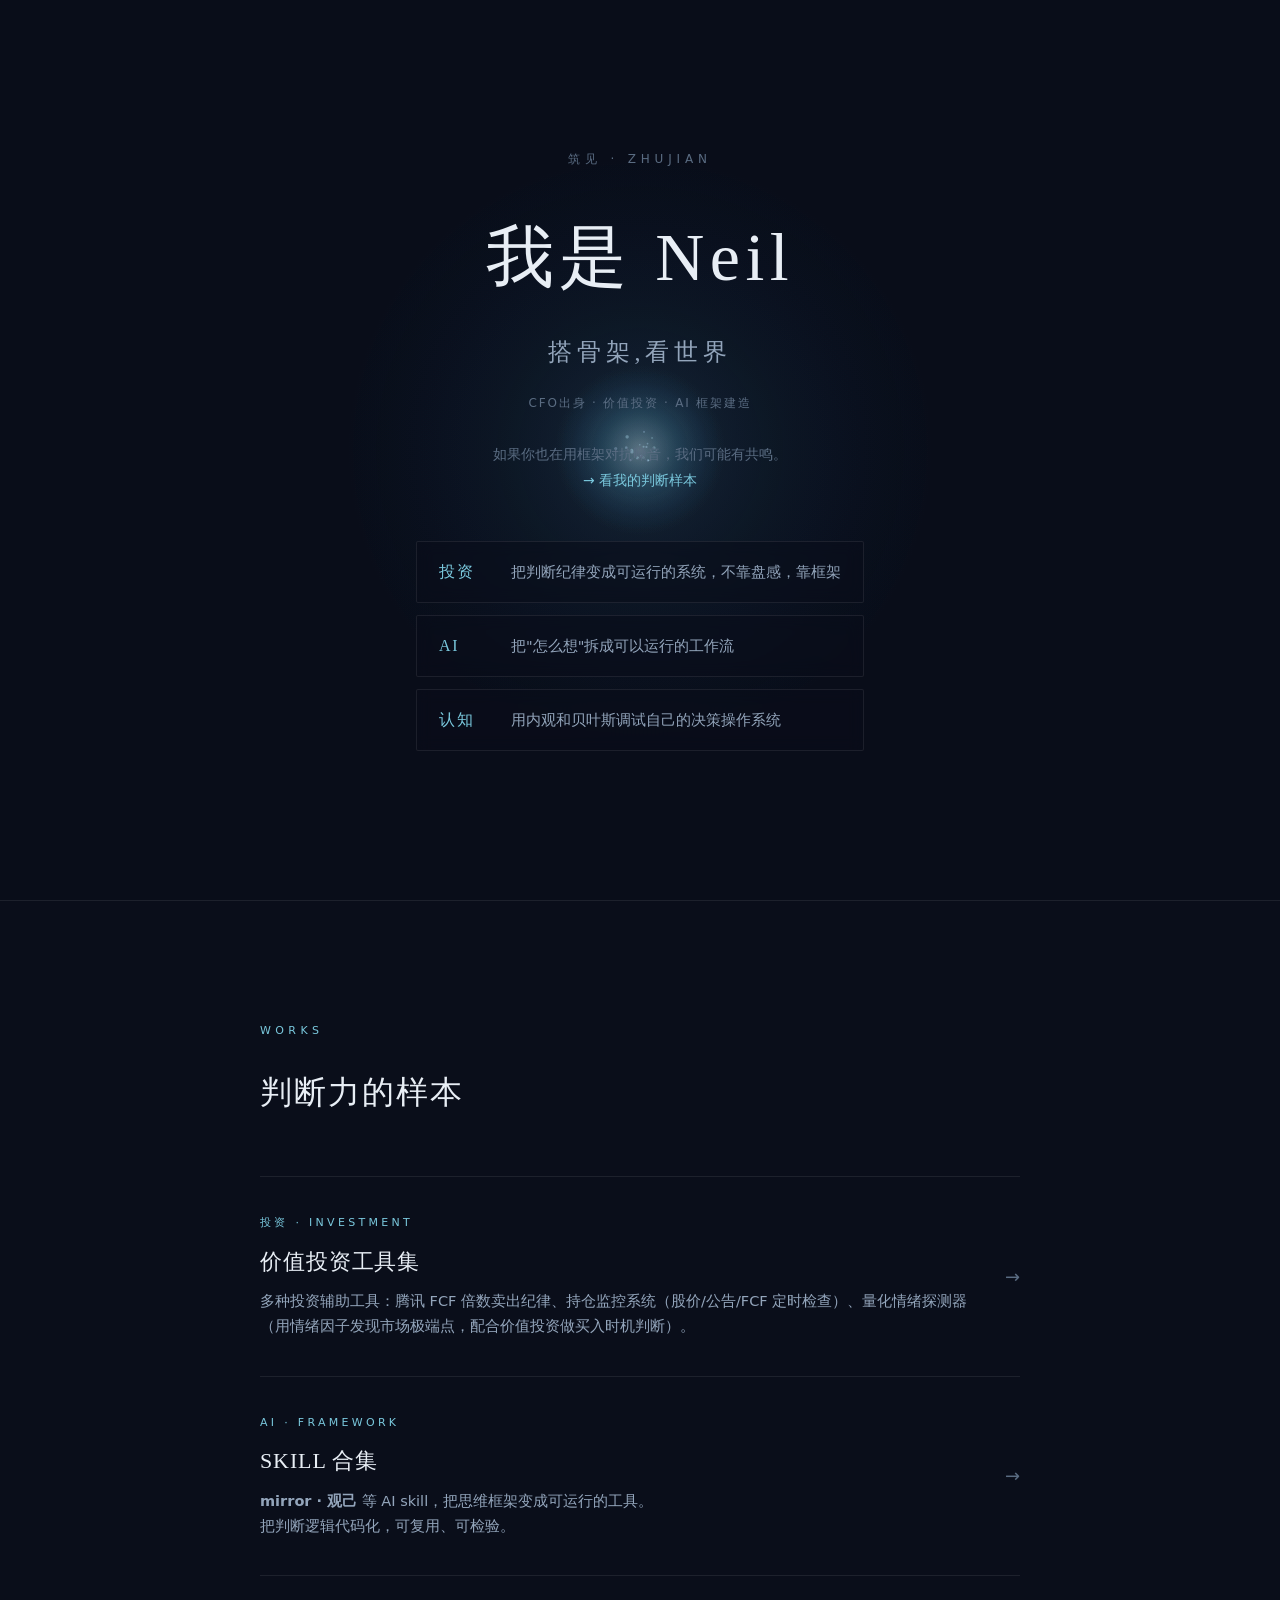
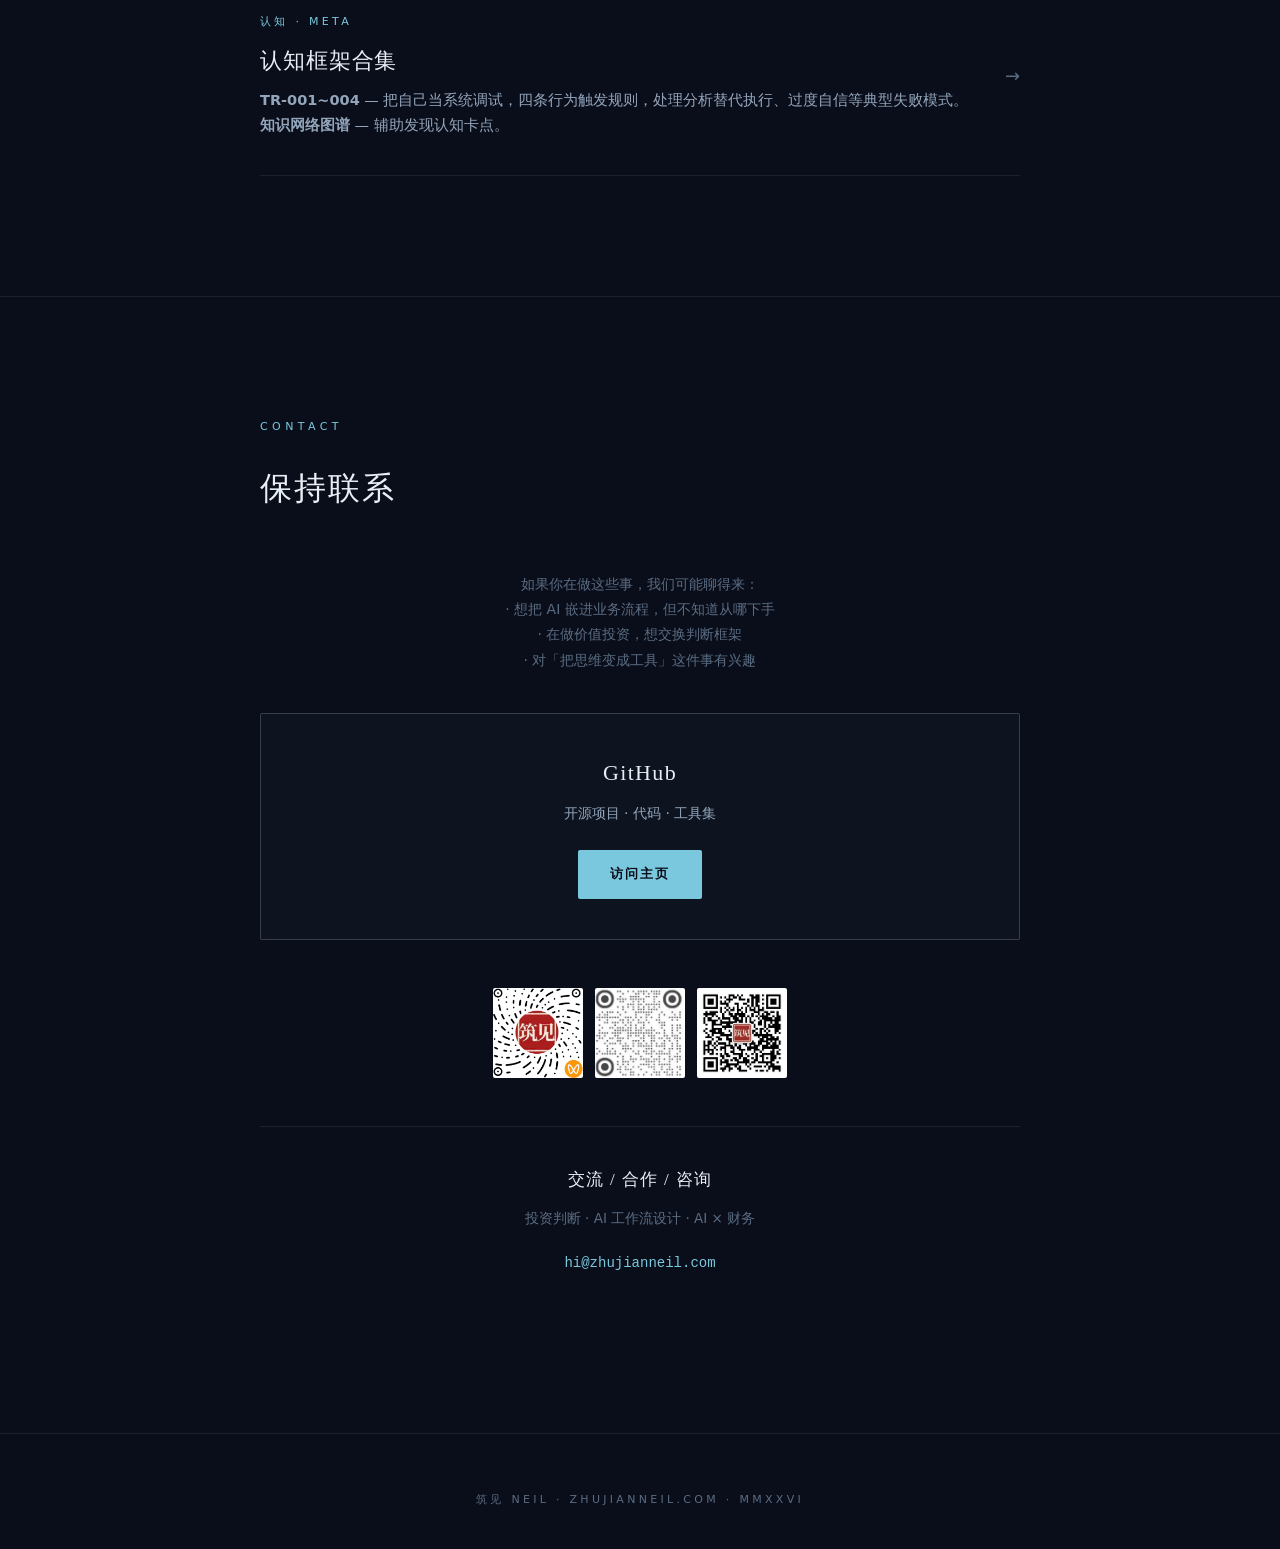
==== index.html @ b4cf71fb "Update: 认知卡片链接指向meta.html" ====
<!DOCTYPE html>
<html lang="zh-CN">
<head>
<!-- Google Tag Manager -->
<script>(function(w,d,s,l,i){w[l]=w[l]||[];w[l].push({'gtm.start':
new Date().getTime(),event:'gtm.js'});var f=d.getElementsByTagName(s)[0],
j=d.createElement(s),dl=l!='dataLayer'?'&l='+l:'';j.async=true;j.src=
'https://www.googletagmanager.com/gtm.js?id='+i+dl;f.parentNode.insertBefore(j,f);
})(window,document,'script','dataLayer','GTM-M53G5WD7');</script>
<!-- End Google Tag Manager -->
<link rel="icon" type="image/png" href="favicon.png">
<meta charset="UTF-8">
<meta name="viewport" content="width=device-width, initial-scale=1.0">
<title>筑见 Neil — 搭骨架,看世界</title>
<meta name="description" content="Neil · 价值投资 · AI 工作流 · 认知。三地股票的判断,AI 的工作流,一阴一阳的认知。">
<style>
  * { margin: 0; padding: 0; box-sizing: border-box; }

  :root {
    --bg: #0a0e1a;
    --bg-elev: #0f1520;
    --text: #e8eef5;
    --text-muted: #93a5bb;
    --text-dim: #5a6c82;
    --accent: #7ac8dd;
    --border: rgba(255,255,255,0.08);
    --border-strong: rgba(255,255,255,0.18);
  }

  html { scroll-behavior: smooth; }

  body {
    background: var(--bg);
    color: var(--text);
    font-family: system-ui, -apple-system, "PingFang SC", "Microsoft YaHei", sans-serif;
    font-size: 16px;
    line-height: 1.75;
    min-height: 100vh;
    overflow-x: hidden;
  }

  /* Breathing canvas background — ambient only */
  #breath-bg {
    position: fixed;
    top: 0; left: 0;
    width: 100%; height: 100vh;
    z-index: 0;
    pointer-events: none;
  }

  main { position: relative; z-index: 1; }

  /* ============ HERO ============ */
  .hero {
    min-height: 100vh;
    display: flex;
    align-items: center;
    justify-content: center;
    padding: 8vh 6vw;
    position: relative;
  }

  .hero-content {
    max-width: 640px;
    text-align: center;
    position: relative;
  }

  .hero-eyebrow {
    font-size: 12px;
    letter-spacing: 0.4em;
    color: var(--text-dim);
    margin-bottom: 28px;
    text-transform: uppercase;
    font-weight: 500;
  }

  .hero h1 {
    font-family: "Songti SC", "STSong", "Noto Serif SC", serif;
    font-size: clamp(40px, 7vw, 68px);
    font-weight: 400;
    letter-spacing: 0.08em;
    margin-bottom: 14px;
    color: var(--text);
  }

  .hero .tagline {
    font-family: "Songti SC", "STSong", serif;
    font-size: clamp(18px, 2.6vw, 24px);
    color: var(--text-muted);
    letter-spacing: 0.2em;
    margin-bottom: 20px;
    font-weight: 400;
  }

  .hero-identity {
    font-size: 12px;
    color: var(--text-dim);
    letter-spacing: 0.15em;
    margin-bottom: 28px;
  }

  .hero-cta {
    color: var(--text-dim);
    font-size: 14px;
    line-height: 1.8;
    margin-bottom: 48px;
    text-align: center;
  }

  .cta-link {
    color: var(--accent);
    text-decoration: none;
    transition: opacity 0.2s;
  }

  .cta-link:hover {
    opacity: 0.8;
  }

  .pillars {
    display: flex;
    flex-direction: column;
    gap: 12px;
    max-width: 540px;
    margin: 0 auto;
  }

  .pillar {
    display: grid;
    grid-template-columns: 52px 1fr;
    align-items: baseline;
    gap: 20px;
    padding: 16px 22px;
    border: 1px solid var(--border);
    border-radius: 2px;
    background: rgba(10,14,26,0.55);
    backdrop-filter: blur(8px);
    -webkit-backdrop-filter: blur(8px);
    text-align: left;
  }

  .pillar-link {
    text-decoration: none;
    color: inherit;
    display: block;
  }

  .pillar-link .pillar {
    transition: border-color 0.3s ease, background 0.3s ease;
  }

  .pillar-link:hover .pillar {
    border-color: var(--border-strong);
    background: rgba(122,200,221,0.05);
  }

  .pillar-key {
    font-family: "Songti SC", serif;
    font-size: 16px;
    color: var(--accent);
    letter-spacing: 0.1em;
  }

  .pillar-val {
    color: var(--text-muted);
    font-size: 14.5px;
    line-height: 1.6;
  }

  /* ============ SECTIONS ============ */
  section.content {
    background: var(--bg);
    padding: 120px 6vw;
    border-top: 1px solid var(--border);
    position: relative;
  }

  .section-inner {
    max-width: 760px;
    margin: 0 auto;
  }

  .section-label {
    font-size: 11px;
    letter-spacing: 0.4em;
    color: var(--accent);
    text-transform: uppercase;
    margin-bottom: 24px;
    font-weight: 500;
  }

  .section-title {
    font-family: "Songti SC", "STSong", serif;
    font-size: clamp(24px, 3.5vw, 32px);
    font-weight: 400;
    margin-bottom: 56px;
    letter-spacing: 0.06em;
    color: var(--text);
  }

  /* ============ WORKS ============ */
  .work-list {
    display: flex;
    flex-direction: column;
  }

  .work {
    display: block;
    padding: 36px 0;
    border-top: 1px solid var(--border);
    text-decoration: none;
    color: inherit;
    transition: padding-left 0.3s ease, background 0.3s ease;
    position: relative;
  }

  .work::after {
    content: "→";
    position: absolute;
    right: 0;
    top: 50%;
    transform: translateY(-50%);
    color: var(--text-dim);
    font-size: 18px;
    transition: transform 0.3s ease, color 0.3s ease;
  }

  .work:hover { padding-left: 16px; }
  .work:hover::after {
    transform: translateY(-50%) translateX(6px);
    color: var(--accent);
  }

  .work:last-child { border-bottom: 1px solid var(--border); }

  .work-meta {
    font-size: 11px;
    letter-spacing: 0.3em;
    color: var(--accent);
    text-transform: uppercase;
    margin-bottom: 10px;
    font-weight: 500;
  }

  .work-title {
    font-family: "Songti SC", serif;
    font-size: 22px;
    font-weight: 400;
    margin-bottom: 8px;
    letter-spacing: 0.04em;
    color: var(--text);
  }

  .work-desc {
    color: var(--text-muted);
    font-size: 14.5px;
    padding-right: 30px;
  }

  /* ============ CONTACT ============ */
  .newsletter {
    padding: 40px 32px;
    border: 1px solid var(--border-strong);
    border-radius: 2px;
    margin-bottom: 48px;
    text-align: center;
    background: rgba(122,200,221,0.03);
  }

  .newsletter-title {
    font-family: "Songti SC", serif;
    font-size: 22px;
    margin-bottom: 10px;
    letter-spacing: 0.06em;
  }

  .newsletter-desc {
    color: var(--text-muted);
    font-size: 14px;
    margin-bottom: 24px;
    line-height: 1.7;
  }

  .github-section {
    padding: 40px 32px;
    border: 1px solid var(--border-strong);
    border-radius: 2px;
    margin-bottom: 48px;
    text-align: center;
    background: rgba(122,200,221,0.03);
  }

  .github-title {
    font-family: "Songti SC", serif;
    font-size: 22px;
    margin-bottom: 10px;
    letter-spacing: 0.06em;
  }

  .github-desc {
    color: var(--text-muted);
    font-size: 14px;
    margin-bottom: 24px;
    line-height: 1.7;
  }

  .contact-intro {
    color: var(--text-dim);
    font-size: 14px;
    margin-bottom: 40px;
    line-height: 1.8;
    text-align: center;
  }

  .btn {
    display: inline-block;
    padding: 13px 32px;
    background: var(--accent);
    color: var(--bg);
    text-decoration: none;
    border-radius: 2px;
    font-weight: 600;
    font-size: 13px;
    letter-spacing: 0.15em;
    transition: opacity 0.2s, transform 0.2s;
  }

  .btn:hover { opacity: 0.9; transform: translateY(-1px); }

  .social-row {
    display: flex;
    gap: 12px;
    justify-content: center;
    margin-bottom: 48px;
    flex-wrap: wrap;
  }

  .social {
    padding: 11px 22px;
    border: 1px solid var(--border);
    color: var(--text-muted);
    text-decoration: none;
    font-size: 13.5px;
    border-radius: 2px;
    transition: all 0.2s;
    letter-spacing: 0.05em;
  }

  .social:hover {
    border-color: var(--border-strong);
    color: var(--text);
  }

  .social-img {
    padding: 0;
    border: none;
    transition: opacity 0.2s;
  }

  .social-img:hover {
    opacity: 0.8;
  }

  .social-icon {
    width: 90px;
    height: 90px;
    border-radius: 2px;
    display: block;
    object-fit: cover;
  }

  .contact-inquiry {
    text-align: center;
    padding: 36px 24px;
    border-top: 1px solid var(--border);
    color: var(--text-muted);
    font-size: 14px;
    line-height: 2;
  }

  .contact-inquiry .inquiry-title {
    font-family: "Songti SC", serif;
    color: var(--text);
    font-size: 17px;
    letter-spacing: 0.08em;
    margin-bottom: 8px;
    display: block;
  }

  .contact-inquiry .inquiry-desc {
    font-size: 13.5px;
    color: var(--text-dim);
    margin-bottom: 16px;
    display: block;
  }

  .contact-inquiry a {
    color: var(--accent);
    text-decoration: none;
    font-family: "Menlo", "Courier New", monospace;
    font-size: 14px;
    border-bottom: 1px solid transparent;
    transition: border-color 0.2s;
  }

  .contact-inquiry a:hover { border-bottom-color: var(--accent); }

  /* ============ FOOTER ============ */
  footer {
    padding: 56px 6vw 40px;
    text-align: center;
    font-size: 11px;
    color: var(--text-dim);
    letter-spacing: 0.3em;
    border-top: 1px solid var(--border);
    background: var(--bg);
    position: relative;
    z-index: 1;
  }

  /* ============ MOBILE ============ */
  @media (max-width: 640px) {
    .hero { padding: 6vh 5vw; }
    section.content { padding: 80px 5vw; }
    .pillar { grid-template-columns: 1fr; gap: 4px; padding: 14px 18px; }
    .pillar-val { font-size: 14px; }
    .work { padding: 28px 0; }
    .work-title { font-size: 20px; }
    .work-desc { padding-right: 24px; font-size: 14px; }
    .newsletter { padding: 32px 24px; }
  }
</style>
</head>
<body>
<!-- Google Tag Manager (noscript) -->
<noscript><iframe src="https://www.googletagmanager.com/ns.html?id=GTM-M53G5WD7"
height="0" width="0" style="display:none;visibility:hidden"></iframe></noscript>
<!-- End Google Tag Manager (noscript) -->

<canvas id="breath-bg"></canvas>

<main>

  <!-- ============ HERO · 身份锚 ============ -->
  <section class="hero">
    <div class="hero-content">
      <div class="hero-eyebrow">筑见 · ZHUJIAN</div>
      <h1>我是 Neil</h1>
      <p class="tagline">搭骨架,看世界</p>
      <p class="hero-identity">CFO出身 · 价值投资 · AI 框架建造</p>
      <p class="hero-cta">如果你也在用框架对抗噪音，我们可能有共鸣。<br><a href="#works" class="cta-link">→ 看我的判断样本</a></p>
      <div class="pillars">
        <a href="#works-invest" class="pillar-link">
          <div class="pillar">
            <span class="pillar-key">投资</span>
            <span class="pillar-val">把判断纪律变成可运行的系统，不靠盘感，靠框架</span>
          </div>
        </a>
        <a href="#works-ai" class="pillar-link">
          <div class="pillar">
            <span class="pillar-key">AI</span>
            <span class="pillar-val">把"怎么想"拆成可以运行的工作流</span>
          </div>
        </a>
        <a href="#works-meta" class="pillar-link">
          <div class="pillar">
            <span class="pillar-key">认知</span>
            <span class="pillar-val">用内观和贝叶斯调试自己的决策操作系统</span>
          </div>
        </a>
      </div>
    </div>
  </section>

  <!-- ============ WORKS · 作品信号 ============ -->
  <section class="content">
    <div class="section-inner">
      <div class="section-label">Works</div>
      <h2 class="section-title" id="works">判断力的样本</h2>
      <div class="work-list">

        <a href="invest.html" class="work" target="_blank" rel="noopener" id="works-invest">
          <div class="work-meta">投资 · Investment</div>
          <div class="work-title">价值投资工具集</div>
          <div class="work-desc">多种投资辅助工具：腾讯 FCF 倍数卖出纪律、持仓监控系统（股价/公告/FCF 定时检查）、量化情绪探测器（用情绪因子发现市场极端点，配合价值投资做买入时机判断）。</div>
        </a>

        <a href="ai.html" class="work" target="_blank" rel="noopener" id="works-ai">
          <div class="work-meta">AI · Framework</div>
          <div class="work-title">SKILL 合集</div>
          <div class="work-desc"><strong>mirror · 观己</strong> 等 AI skill，把思维框架变成可运行的工具。<br>把判断逻辑代码化，可复用、可检验。</div>
        </a>

        <a href="meta.html" class="work" target="_blank" rel="noopener" id="works-meta">
          <div class="work-meta">认知 · Meta</div>
          <div class="work-title">认知框架合集</div>
          <div class="work-desc"><strong>TR-001~004</strong> — 把自己当系统调试，四条行为触发规则，处理分析替代执行、过度自信等典型失败模式。<br><strong>知识网络图谱</strong> — 辅助发现认知卡点。</div>
        </a>

      </div>
    </div>
  </section>

  <!-- ============ CONTACT · 接触 ============ -->
  <section class="content">
    <div class="section-inner">
      <div class="section-label">Contact</div>
      <h2 class="section-title">保持联系</h2>

      <div class="contact-intro">
        如果你在做这些事，我们可能聊得来：<br>
        · 想把 AI 嵌进业务流程，但不知道从哪下手<br>
        · 在做价值投资，想交换判断框架<br>
        · 对「把思维变成工具」这件事有兴趣
      </div>

      <div class="github-section">
        <div class="github-title">GitHub</div>
        <div class="github-desc">开源项目 · 代码 · 工具集</div>
        <a href="https://github.com/zhujianneil" class="btn" target="_blank" rel="noopener">访问主页</a>
      </div>

      <div class="social-row">
        <!-- TODO: 替换为公众号链接 -->
        <a href="#" class="social-img" target="_blank" rel="noopener">
          <img src="social-gongzhonghao.jpg" alt="公众号" class="social-icon">
        </a>
        <!-- TODO: 替换为视频号链接 -->
        <a href="#" class="social-img" target="_blank" rel="noopener">
          <img src="social-video.jpg" alt="视频号" class="social-icon">
        </a>
        <!-- TODO: 替换为小红书主页链接 -->
        <a href="#" class="social-img" target="_blank" rel="noopener">
          <img src="social-xiaohongshu.jpg" alt="小红书" class="social-icon">
        </a>
      </div>

      <div class="contact-inquiry">
        <span class="inquiry-title">交流 / 合作 / 咨询</span>
        <span class="inquiry-desc">投资判断 · AI 工作流设计 · AI × 财务</span>
        <a href="mailto:hi@zhujianneil.com">hi@zhujianneil.com</a>
      </div>
    </div>
  </section>

</main>

<footer>
  筑见 NEIL · ZHUJIANNEIL.COM · MMXXVI
</footer>

<script>
/* =================================================================
   Breathing Background — ambient version of the "Breath" meditation
   ================================================================= */
(function() {
  const cvs = document.getElementById('breath-bg');
  if (!cvs) return;
  const ctx = cvs.getContext('2d');
  let W, H, cx, cy;
  let t0 = performance.now();
  let rings = [];
  let particles = [];
  let lastRingT = 0;
  let heroVisible = true;
  const dpr = Math.min(window.devicePixelRatio || 1, 2);

  function resize() {
    const w = window.innerWidth;
    const h = window.innerHeight;
    cvs.width = w * dpr;
    cvs.height = h * dpr;
    cvs.style.width = w + 'px';
    cvs.style.height = h + 'px';
    ctx.setTransform(dpr, 0, 0, dpr, 0, 0);
    cx = w / 2;
    cy = h / 2;
    W = w; H = h;
  }

  function spawnParticle() {
    const a = Math.random() * Math.PI * 2;
    const v = 0.12 + Math.random() * 0.22;
    particles.push({
      x: cx + (Math.random() - 0.5) * 24,
      y: cy + (Math.random() - 0.5) * 24,
      vx: Math.cos(a) * v,
      vy: Math.sin(a) * v,
      life: 1,
      decay: 0.0018 + Math.random() * 0.003,
      sz: 0.7 + Math.random() * 1.1,
      hue: 188 + Math.random() * 28
    });
  }

  function draw(now) {
    const t = (now - t0) / 1000;
    requestAnimationFrame(draw);

    if (!heroVisible) return;

    // fade trail
    ctx.fillStyle = 'rgba(10,14,26,0.16)';
    ctx.fillRect(0, 0, W, H);

    const cycle = 6; // 6-second breath
    const phase = (Math.sin(t * Math.PI * 2 / cycle - Math.PI / 2) + 1) / 2;
    const baseR = Math.min(W, H) * 0.075;
    const breathR = baseR * (1 + phase * 0.4);

    // outer halo
    const g1 = ctx.createRadialGradient(cx, cy, 0, cx, cy, breathR * 3.5);
    g1.addColorStop(0, `rgba(110,200,225,${0.06 + phase * 0.04})`);
    g1.addColorStop(0.5, `rgba(60,140,190,${0.025 + phase * 0.015})`);
    g1.addColorStop(1, 'rgba(30,90,160,0)');
    ctx.beginPath();
    ctx.arc(cx, cy, breathR * 3.5, 0, Math.PI * 2);
    ctx.fillStyle = g1;
    ctx.fill();

    // core orb
    const g2 = ctx.createRadialGradient(cx, cy, 0, cx, cy, breathR);
    g2.addColorStop(0, `rgba(200,230,245,${0.18 + phase * 0.1})`);
    g2.addColorStop(0.45, `rgba(90,170,210,${0.09 + phase * 0.05})`);
    g2.addColorStop(1, 'rgba(40,100,170,0)');
    ctx.beginPath();
    ctx.arc(cx, cy, breathR, 0, Math.PI * 2);
    ctx.fillStyle = g2;
    ctx.fill();

    // exhale ripple
    if (t - lastRingT > cycle) {
      rings.push({ r: breathR, op: 0.22, spd: 0.42 });
      lastRingT = t;
    }
    for (let i = rings.length - 1; i >= 0; i--) {
      const r = rings[i];
      r.r += r.spd;
      r.op *= 0.9938;
      if (r.op < 0.005) { rings.splice(i, 1); continue; }
      ctx.beginPath();
      ctx.arc(cx, cy, r.r, 0, Math.PI * 2);
      ctx.strokeStyle = `rgba(100,185,215,${r.op})`;
      ctx.lineWidth = 0.5;
      ctx.stroke();
    }

    // particles (reduced density)
    if (particles.length < 32 && Math.random() < 0.3) spawnParticle();
    for (let i = particles.length - 1; i >= 0; i--) {
      const p = particles[i];
      p.x += p.vx; p.y += p.vy;
      p.life -= p.decay;
      if (p.life <= 0) { particles.splice(i, 1); continue; }
      ctx.beginPath();
      ctx.arc(p.x, p.y, p.sz, 0, Math.PI * 2);
      ctx.fillStyle = `hsla(${p.hue},55%,78%,${p.life * 0.28})`;
      ctx.fill();
    }
  }

  // perf: pause rendering when hero is not in view
  window.addEventListener('scroll', () => {
    heroVisible = window.scrollY < window.innerHeight;
  }, { passive: true });

  resize();
  window.addEventListener('resize', resize);
  requestAnimationFrame(draw);
})();
</script>

</body>
</html>
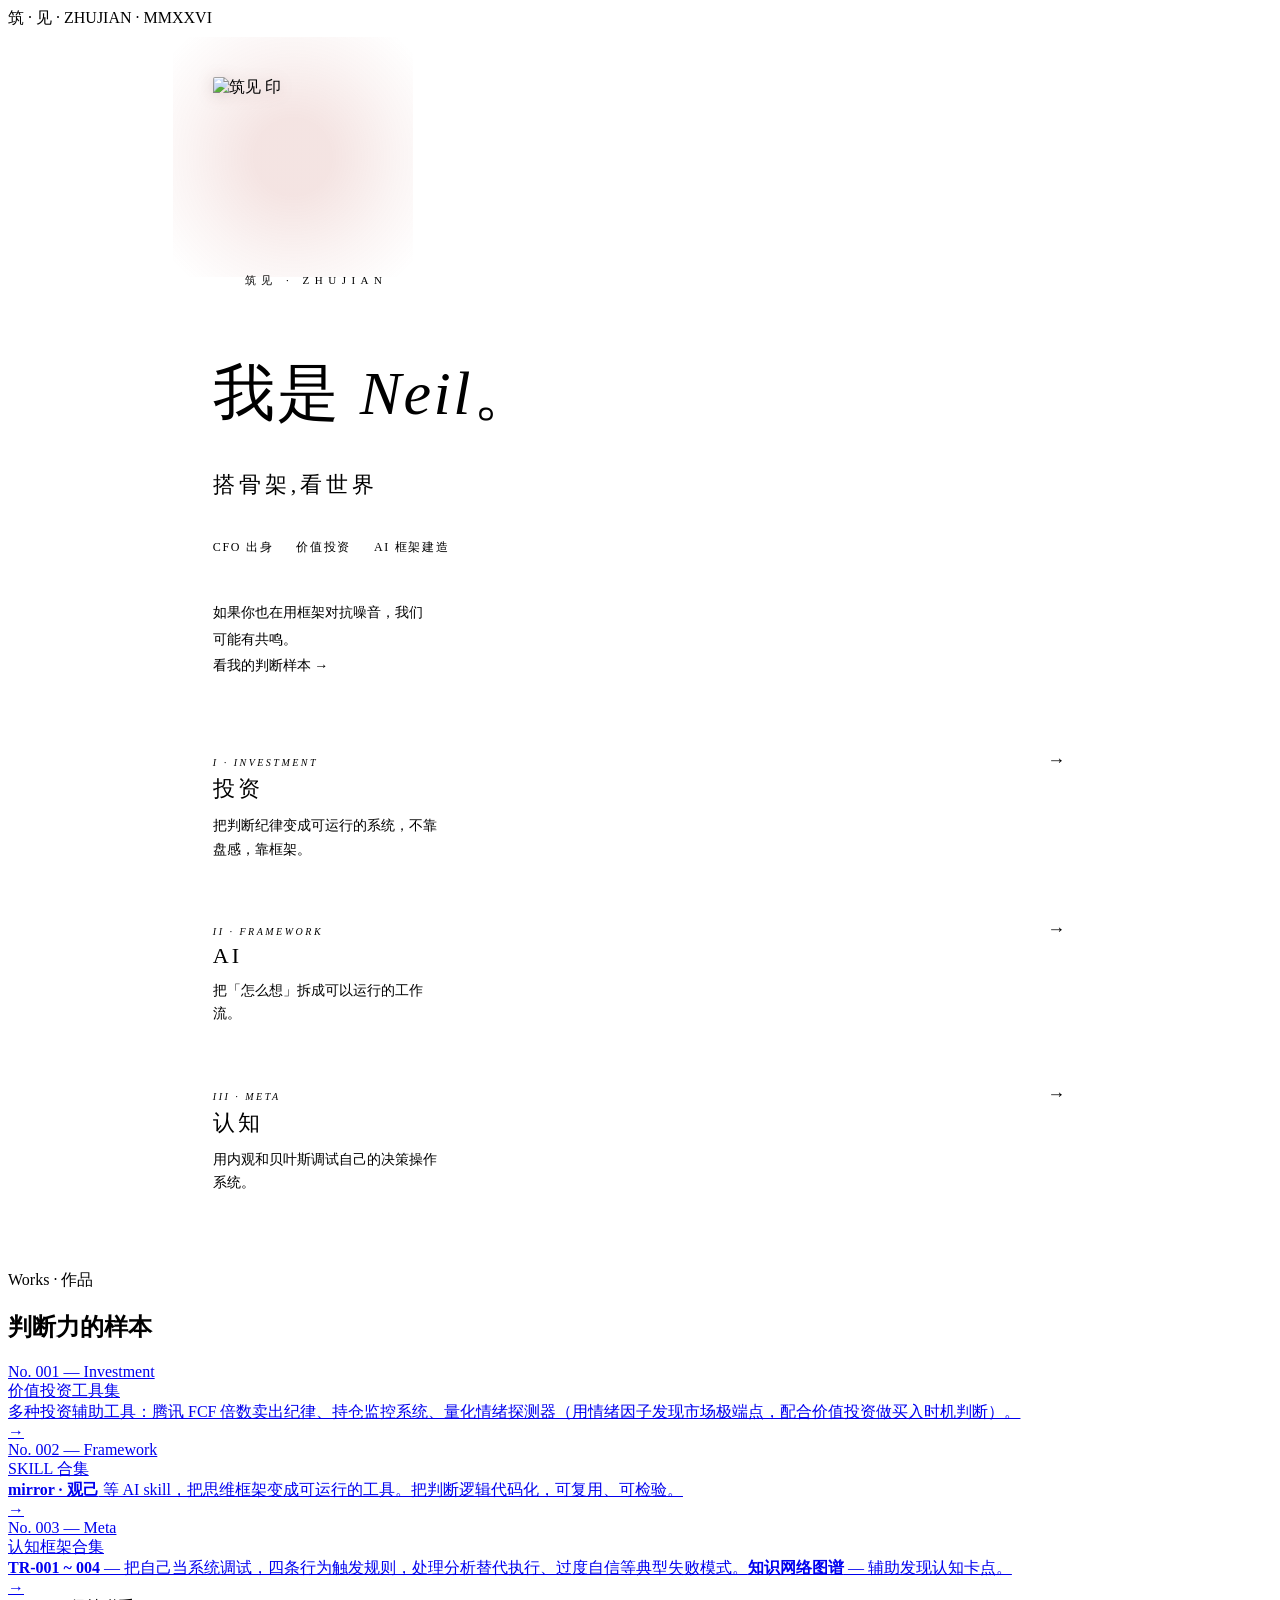
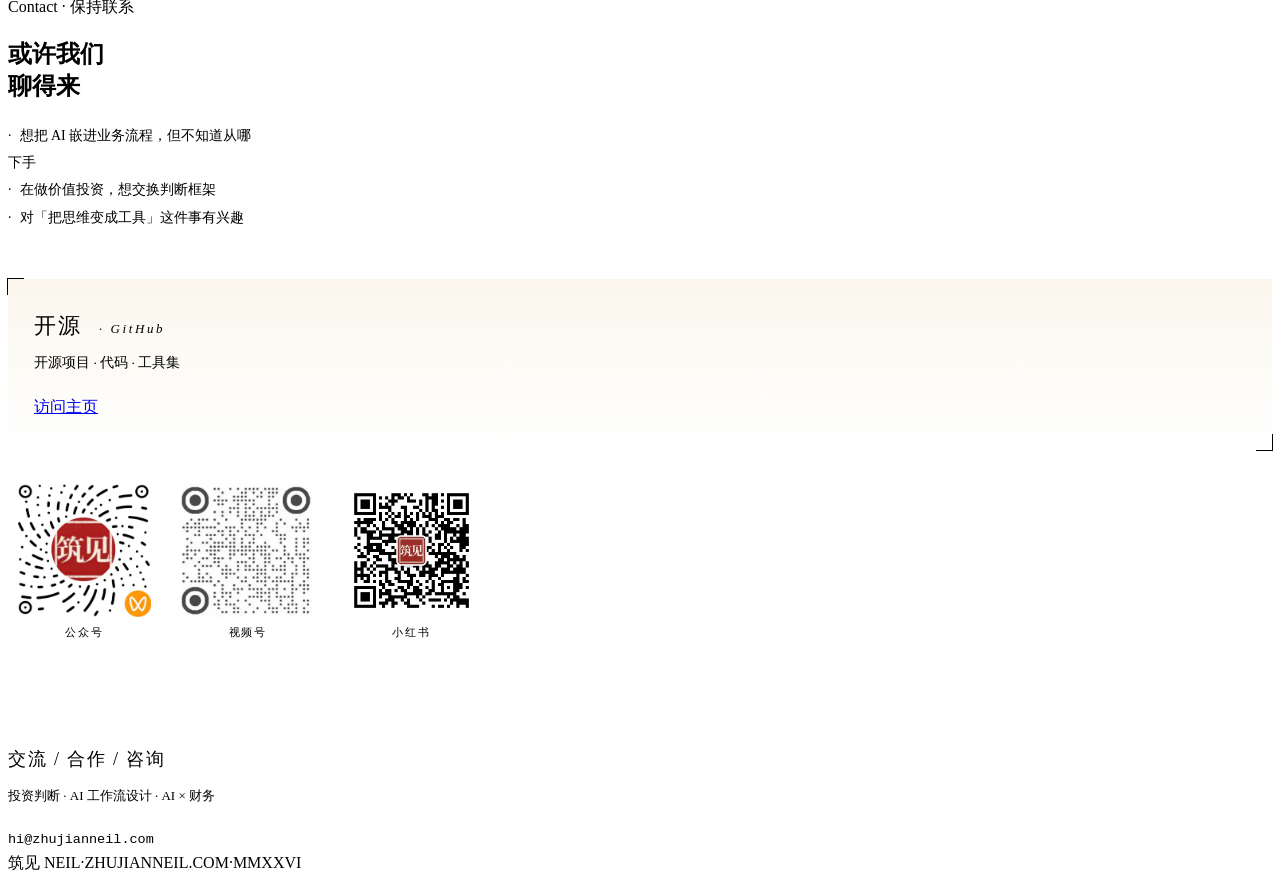
==== commit c40817e4: "Update: index.html from new design" ====
--- a/index.html
+++ b/index.html
@@ -8,668 +8,466 @@
 'https://www.googletagmanager.com/gtm.js?id='+i+dl;f.parentNode.insertBefore(j,f);
 })(window,document,'script','dataLayer','GTM-M53G5WD7');</script>
 <!-- End Google Tag Manager -->
-<link rel="icon" type="image/png" href="favicon.png">
 <meta charset="UTF-8">
-<meta name="viewport" content="width=device-width, initial-scale=1.0">
+<meta name="viewport" content="width=device-width, initial-scale=1.0, viewport-fit=cover">
 <title>筑见 Neil — 搭骨架,看世界</title>
 <meta name="description" content="Neil · 价值投资 · AI 工作流 · 认知。三地股票的判断,AI 的工作流,一阴一阳的认知。">
+<link rel="icon" type="image/png" href="favicon.png">
+<link rel="stylesheet" href="style.css">
 <style>
-  * { margin: 0; padding: 0; box-sizing: border-box; }
-
-  :root {
-    --bg: #0a0e1a;
-    --bg-elev: #0f1520;
-    --text: #e8eef5;
-    --text-muted: #93a5bb;
-    --text-dim: #5a6c82;
-    --accent: #7ac8dd;
-    --border: rgba(255,255,255,0.08);
-    --border-strong: rgba(255,255,255,0.18);
-  }
-
-  html { scroll-behavior: smooth; }
-
-  body {
-    background: var(--bg);
-    color: var(--text);
-    font-family: system-ui, -apple-system, "PingFang SC", "Microsoft YaHei", sans-serif;
-    font-size: 16px;
-    line-height: 1.75;
-    min-height: 100vh;
-    overflow-x: hidden;
-  }
-
-  /* Breathing canvas background — ambient only */
-  #breath-bg {
-    position: fixed;
-    top: 0; left: 0;
-    width: 100%; height: 100vh;
-    z-index: 0;
-    pointer-events: none;
-  }
-
-  main { position: relative; z-index: 1; }
-
-  /* ============ HERO ============ */
+  /* ========== Home-only overrides ========== */
   .hero {
+    min-height: 100svh;
     min-height: 100vh;
     display: flex;
-    align-items: center;
+    flex-direction: column;
     justify-content: center;
-    padding: 8vh 6vw;
+    padding: 48px 32px 40px 48px;
     position: relative;
   }
-
-  .hero-content {
-    max-width: 640px;
-    text-align: center;
+  .hero-mark-wrap {
     position: relative;
-  }
-
+    width: 132px;
+    height: 132px;
+    margin-bottom: 36px;
+  }
+  #seal-canvas {
+    position: absolute;
+    inset: -40px;
+    width: calc(100% + 80px);
+    height: calc(100% + 80px);
+    z-index: 0;
+  }
+  .hero-mark {
+    position: relative;
+    z-index: 1;
+    width: 100%;
+    height: 100%;
+    border-radius: 2px;
+    object-fit: cover;
+    filter: drop-shadow(0 2px 8px rgba(90,30,20,0.18));
+  }
   .hero-eyebrow {
-    font-size: 12px;
-    letter-spacing: 0.4em;
-    color: var(--text-dim);
-    margin-bottom: 28px;
+    font-family: "Songti SC", "STSong", serif;
+    font-size: 11px;
+    letter-spacing: 0.5em;
+    color: var(--seal);
+    margin-bottom: 20px;
     text-transform: uppercase;
     font-weight: 500;
   }
-
+  .hero-eyebrow::before {
+    content: "";
+    display: inline-block;
+    width: 18px; height: 1px;
+    background: var(--seal);
+    vertical-align: middle;
+    margin-right: 14px;
+    transform: translateY(-2px);
+  }
   .hero h1 {
     font-family: "Songti SC", "STSong", "Noto Serif SC", serif;
-    font-size: clamp(40px, 7vw, 68px);
+    font-size: clamp(44px, 12vw, 62px);
     font-weight: 400;
-    letter-spacing: 0.08em;
-    margin-bottom: 14px;
-    color: var(--text);
-  }
-
+    letter-spacing: 0.04em;
+    line-height: 1.1;
+    color: var(--ink);
+    margin-bottom: 18px;
+  }
+  .hero h1 .neil {
+    font-family: "Cormorant Garamond", "Times New Roman", serif;
+    font-style: italic;
+  }
   .hero .tagline {
     font-family: "Songti SC", "STSong", serif;
-    font-size: clamp(18px, 2.6vw, 24px);
-    color: var(--text-muted);
-    letter-spacing: 0.2em;
-    margin-bottom: 20px;
-    font-weight: 400;
-  }
-
+    font-size: clamp(18px, 5vw, 22px);
+    color: var(--ink-soft);
+    letter-spacing: 0.18em;
+    line-height: 1.5;
+    margin-bottom: 24px;
+  }
   .hero-identity {
     font-size: 12px;
-    color: var(--text-dim);
-    letter-spacing: 0.15em;
+    color: var(--ink-mute);
+    letter-spacing: 0.14em;
     margin-bottom: 28px;
-  }
-
+    line-height: 1.8;
+  }
+  .hero-identity .dot {
+    display: inline-block;
+    width: 3px; height: 3px;
+    border-radius: 50%;
+    background: var(--seal);
+    vertical-align: middle;
+    margin: 0 10px;
+    transform: translateY(-1px);
+  }
   .hero-cta {
-    color: var(--text-dim);
+    color: var(--ink-mute);
     font-size: 14px;
-    line-height: 1.8;
-    margin-bottom: 48px;
-    text-align: center;
-  }
-
+    line-height: 1.9;
+    margin-bottom: 40px;
+    max-width: 30ch;
+  }
   .cta-link {
-    color: var(--accent);
+    color: var(--seal);
     text-decoration: none;
-    transition: opacity 0.2s;
-  }
-
-  .cta-link:hover {
-    opacity: 0.8;
-  }
-
-  .pillars {
-    display: flex;
-    flex-direction: column;
-    gap: 12px;
-    max-width: 540px;
-    margin: 0 auto;
-  }
-
-  .pillar {
-    display: grid;
-    grid-template-columns: 52px 1fr;
-    align-items: baseline;
-    gap: 20px;
-    padding: 16px 22px;
-    border: 1px solid var(--border);
-    border-radius: 2px;
-    background: rgba(10,14,26,0.55);
-    backdrop-filter: blur(8px);
-    -webkit-backdrop-filter: blur(8px);
-    text-align: left;
-  }
-
+    font-weight: 500;
+    border-bottom: 1px solid var(--seal);
+    padding-bottom: 1px;
+  }
+  .pillars { display: flex; flex-direction: column; margin-top: 8px; }
   .pillar-link {
     text-decoration: none;
     color: inherit;
     display: block;
-  }
-
-  .pillar-link .pillar {
-    transition: border-color 0.3s ease, background 0.3s ease;
-  }
-
-  .pillar-link:hover .pillar {
-    border-color: var(--border-strong);
-    background: rgba(122,200,221,0.05);
-  }
-
+    border-top: 1px solid var(--rule);
+    padding: 22px 2px 22px 0;
+    transition: padding-left 0.35s ease;
+  }
+  .pillar-link:last-child { border-bottom: 1px solid var(--rule); }
+  .pillar-link:active { padding-left: 8px; }
+  .pillar-row {
+    display: flex;
+    align-items: baseline;
+    justify-content: space-between;
+    gap: 16px;
+  }
   .pillar-key {
+    font-family: "Songti SC", "STSong", serif;
+    font-size: 22px;
+    color: var(--ink);
+    letter-spacing: 0.14em;
+    position: relative;
+  }
+  .pillar-key::before {
+    content: attr(data-en);
+    display: block;
+    font-family: "Cormorant Garamond", serif;
+    font-style: italic;
+    font-size: 10px;
+    letter-spacing: 0.25em;
+    color: var(--seal);
+    margin-bottom: 6px;
+    font-weight: 500;
+    text-transform: uppercase;
+  }
+  .pillar-arrow {
     font-family: "Songti SC", serif;
-    font-size: 16px;
-    color: var(--accent);
-    letter-spacing: 0.1em;
-  }
-
-  .pillar-val {
-    color: var(--text-muted);
-    font-size: 14.5px;
-    line-height: 1.6;
-  }
-
-  /* ============ SECTIONS ============ */
-  section.content {
-    background: var(--bg);
-    padding: 120px 6vw;
-    border-top: 1px solid var(--border);
-    position: relative;
-  }
-
-  .section-inner {
-    max-width: 760px;
-    margin: 0 auto;
-  }
-
-  .section-label {
-    font-size: 11px;
-    letter-spacing: 0.4em;
-    color: var(--accent);
-    text-transform: uppercase;
-    margin-bottom: 24px;
-    font-weight: 500;
-  }
-
-  .section-title {
-    font-family: "Songti SC", "STSong", serif;
-    font-size: clamp(24px, 3.5vw, 32px);
-    font-weight: 400;
-    margin-bottom: 56px;
-    letter-spacing: 0.06em;
-    color: var(--text);
-  }
-
-  /* ============ WORKS ============ */
-  .work-list {
-    display: flex;
-    flex-direction: column;
-  }
-
-  .work {
-    display: block;
-    padding: 36px 0;
-    border-top: 1px solid var(--border);
-    text-decoration: none;
-    color: inherit;
-    transition: padding-left 0.3s ease, background 0.3s ease;
-    position: relative;
-  }
-
-  .work::after {
-    content: "→";
-    position: absolute;
-    right: 0;
-    top: 50%;
-    transform: translateY(-50%);
-    color: var(--text-dim);
+    color: var(--ink-dim);
     font-size: 18px;
     transition: transform 0.3s ease, color 0.3s ease;
   }
-
-  .work:hover { padding-left: 16px; }
-  .work:hover::after {
-    transform: translateY(-50%) translateX(6px);
-    color: var(--accent);
-  }
-
-  .work:last-child { border-bottom: 1px solid var(--border); }
-
-  .work-meta {
-    font-size: 11px;
-    letter-spacing: 0.3em;
-    color: var(--accent);
-    text-transform: uppercase;
-    margin-bottom: 10px;
-    font-weight: 500;
-  }
-
-  .work-title {
-    font-family: "Songti SC", serif;
-    font-size: 22px;
-    font-weight: 400;
-    margin-bottom: 8px;
-    letter-spacing: 0.04em;
-    color: var(--text);
-  }
-
-  .work-desc {
-    color: var(--text-muted);
-    font-size: 14.5px;
-    padding-right: 30px;
-  }
-
-  /* ============ CONTACT ============ */
-  .newsletter {
-    padding: 40px 32px;
-    border: 1px solid var(--border-strong);
-    border-radius: 2px;
+  .pillar-link:active .pillar-arrow {
+    color: var(--seal);
+    transform: translateX(4px);
+  }
+  .pillar-val {
+    color: var(--ink-soft);
+    font-size: 13.5px;
+    line-height: 1.75;
+    margin-top: 10px;
+    max-width: 34ch;
+  }
+
+  /* ========== Contact ========== */
+  .contact-intro {
+    color: var(--ink-soft);
+    font-size: 14px;
+    line-height: 1.95;
     margin-bottom: 48px;
-    text-align: center;
-    background: rgba(122,200,221,0.03);
-  }
-
-  .newsletter-title {
+    max-width: 36ch;
+  }
+  .contact-intro .bullet { color: var(--seal); margin-right: 8px; }
+
+  .card {
+    padding: 32px 26px;
+    border: 1px solid var(--rule);
+    margin-bottom: 24px;
+    position: relative;
+    background: linear-gradient(180deg, rgba(246,238,218,0.5), transparent);
+  }
+  .card::before, .card::after {
+    content: "";
+    position: absolute;
+    width: 16px; height: 16px;
+    border-color: var(--seal);
+  }
+  .card::before { top: -1px; left: -1px; border-top: 1px solid; border-left: 1px solid; }
+  .card::after { bottom: -1px; right: -1px; border-bottom: 1px solid; border-right: 1px solid; }
+  .card-title {
     font-family: "Songti SC", serif;
     font-size: 22px;
     margin-bottom: 10px;
-    letter-spacing: 0.06em;
-  }
-
-  .newsletter-desc {
-    color: var(--text-muted);
-    font-size: 14px;
-    margin-bottom: 24px;
-    line-height: 1.7;
-  }
-
-  .github-section {
-    padding: 40px 32px;
-    border: 1px solid var(--border-strong);
-    border-radius: 2px;
-    margin-bottom: 48px;
+    letter-spacing: 0.08em;
+    color: var(--ink);
+  }
+  .card-title .en {
+    font-family: "Cormorant Garamond", serif;
+    font-style: italic;
+    font-size: 13px;
+    color: var(--seal);
+    letter-spacing: 0.2em;
+    margin-left: 10px;
+    font-weight: 500;
+  }
+  .card-desc {
+    color: var(--ink-mute);
+    font-size: 13.5px;
+    margin-bottom: 22px;
+    line-height: 1.75;
+  }
+  .social-row {
+    display: grid;
+    grid-template-columns: repeat(3, 1fr);
+    gap: 10px;
+    margin-bottom: 56px;
+  }
+  .social-img {
+    display: block;
+    padding: 10px;
+    border: 1px solid var(--rule);
+    background: var(--paper-warm);
     text-align: center;
-    background: rgba(122,200,221,0.03);
-  }
-
-  .github-title {
+    text-decoration: none;
+    color: var(--ink-mute);
+    transition: border-color 0.2s;
+  }
+  .social-img:active { border-color: var(--seal); }
+  .social-icon {
+    width: 100%;
+    aspect-ratio: 1;
+    object-fit: cover;
+    display: block;
+    margin-bottom: 8px;
+  }
+  .social-label {
     font-family: "Songti SC", serif;
-    font-size: 22px;
-    margin-bottom: 10px;
-    letter-spacing: 0.06em;
-  }
-
-  .github-desc {
-    color: var(--text-muted);
-    font-size: 14px;
-    margin-bottom: 24px;
-    line-height: 1.7;
-  }
-
-  .contact-intro {
-    color: var(--text-dim);
-    font-size: 14px;
-    margin-bottom: 40px;
-    line-height: 1.8;
-    text-align: center;
-  }
-
-  .btn {
-    display: inline-block;
-    padding: 13px 32px;
-    background: var(--accent);
-    color: var(--bg);
-    text-decoration: none;
-    border-radius: 2px;
-    font-weight: 600;
+    font-size: 11px;
+    letter-spacing: 0.18em;
+    color: var(--ink-soft);
+  }
+  .contact-inquiry {
+    text-align: left;
+    padding: 36px 0 0;
+    border-top: 1px solid var(--rule);
+    color: var(--ink-mute);
     font-size: 13px;
-    letter-spacing: 0.15em;
-    transition: opacity 0.2s, transform 0.2s;
-  }
-
-  .btn:hover { opacity: 0.9; transform: translateY(-1px); }
-
-  .social-row {
-    display: flex;
-    gap: 12px;
-    justify-content: center;
-    margin-bottom: 48px;
-    flex-wrap: wrap;
-  }
-
-  .social {
-    padding: 11px 22px;
-    border: 1px solid var(--border);
-    color: var(--text-muted);
-    text-decoration: none;
-    font-size: 13.5px;
-    border-radius: 2px;
-    transition: all 0.2s;
-    letter-spacing: 0.05em;
-  }
-
-  .social:hover {
-    border-color: var(--border-strong);
-    color: var(--text);
-  }
-
-  .social-img {
-    padding: 0;
-    border: none;
-    transition: opacity 0.2s;
-  }
-
-  .social-img:hover {
-    opacity: 0.8;
-  }
-
-  .social-icon {
-    width: 90px;
-    height: 90px;
-    border-radius: 2px;
-    display: block;
-    object-fit: cover;
-  }
-
-  .contact-inquiry {
-    text-align: center;
-    padding: 36px 24px;
-    border-top: 1px solid var(--border);
-    color: var(--text-muted);
-    font-size: 14px;
-    line-height: 2;
-  }
-
+    line-height: 1.9;
+  }
   .contact-inquiry .inquiry-title {
     font-family: "Songti SC", serif;
-    color: var(--text);
-    font-size: 17px;
-    letter-spacing: 0.08em;
+    color: var(--ink);
+    font-size: 18px;
+    letter-spacing: 0.1em;
     margin-bottom: 8px;
     display: block;
   }
-
   .contact-inquiry .inquiry-desc {
-    font-size: 13.5px;
-    color: var(--text-dim);
-    margin-bottom: 16px;
-    display: block;
-  }
-
+    font-size: 13px;
+    color: var(--ink-mute);
+    margin-bottom: 18px;
+    display: block;
+  }
   .contact-inquiry a {
-    color: var(--accent);
+    color: var(--seal);
     text-decoration: none;
     font-family: "Menlo", "Courier New", monospace;
-    font-size: 14px;
-    border-bottom: 1px solid transparent;
-    transition: border-color 0.2s;
-  }
-
-  .contact-inquiry a:hover { border-bottom-color: var(--accent); }
-
-  /* ============ FOOTER ============ */
-  footer {
-    padding: 56px 6vw 40px;
-    text-align: center;
-    font-size: 11px;
-    color: var(--text-dim);
-    letter-spacing: 0.3em;
-    border-top: 1px solid var(--border);
-    background: var(--bg);
-    position: relative;
-    z-index: 1;
-  }
-
-  /* ============ MOBILE ============ */
-  @media (max-width: 640px) {
-    .hero { padding: 6vh 5vw; }
-    section.content { padding: 80px 5vw; }
-    .pillar { grid-template-columns: 1fr; gap: 4px; padding: 14px 18px; }
-    .pillar-val { font-size: 14px; }
-    .work { padding: 28px 0; }
-    .work-title { font-size: 20px; }
-    .work-desc { padding-right: 24px; font-size: 14px; }
-    .newsletter { padding: 32px 24px; }
+    font-size: 13.5px;
+    border-bottom: 1px solid var(--seal-deep);
+  }
+
+  @media (min-width: 700px) {
+    .hero { padding-left: 10vw; padding-right: 10vw; }
+    .hero-mark-wrap { width: 160px; height: 160px; }
+    .social-row { max-width: 480px; }
+  }
+  @media (min-width: 1000px) {
+    .hero { padding-left: 16vw; padding-right: 16vw; }
   }
 </style>
 </head>
 <body>
 <!-- Google Tag Manager (noscript) -->
-<noscript><iframe src="https://www.googletagmanager.com/ns.html?id=GTM-M53G5WD7"
-height="0" width="0" style="display:none;visibility:hidden"></iframe></noscript>
-<!-- End Google Tag Manager (noscript) -->
-
-<canvas id="breath-bg"></canvas>
+<noscript><iframe src="https://www.googletagmanager.com/ns.html?id=GTM-M53G5WD7" height="0" width="0" style="display:none;visibility:hidden"></iframe></noscript>
+
+<div class="edge-rule"></div>
+<div class="edge-stamp">筑 · 见 · ZHUJIAN · MMXXVI</div>
 
 <main>
 
-  <!-- ============ HERO · 身份锚 ============ -->
   <section class="hero">
-    <div class="hero-content">
-      <div class="hero-eyebrow">筑见 · ZHUJIAN</div>
-      <h1>我是 Neil</h1>
-      <p class="tagline">搭骨架,看世界</p>
-      <p class="hero-identity">CFO出身 · 价值投资 · AI 框架建造</p>
-      <p class="hero-cta">如果你也在用框架对抗噪音，我们可能有共鸣。<br><a href="#works" class="cta-link">→ 看我的判断样本</a></p>
-      <div class="pillars">
-        <a href="#works-invest" class="pillar-link">
-          <div class="pillar">
-            <span class="pillar-key">投资</span>
-            <span class="pillar-val">把判断纪律变成可运行的系统，不靠盘感，靠框架</span>
-          </div>
-        </a>
-        <a href="#works-ai" class="pillar-link">
-          <div class="pillar">
-            <span class="pillar-key">AI</span>
-            <span class="pillar-val">把"怎么想"拆成可以运行的工作流</span>
-          </div>
-        </a>
-        <a href="#works-meta" class="pillar-link">
-          <div class="pillar">
-            <span class="pillar-key">认知</span>
-            <span class="pillar-val">用内观和贝叶斯调试自己的决策操作系统</span>
-          </div>
-        </a>
-      </div>
+    <div class="hero-mark-wrap">
+      <canvas id="seal-canvas"></canvas>
+      <img src="assets/hero_seal.png" alt="筑见 印" class="hero-mark">
+    </div>
+
+    <div class="hero-eyebrow">筑见 · ZHUJIAN</div>
+    <h1>我是 <span class="neil">Neil</span>。</h1>
+    <p class="tagline">搭骨架,看世界</p>
+    <p class="hero-identity">
+      CFO 出身<span class="dot"></span>价值投资<span class="dot"></span>AI 框架建造
+    </p>
+    <p class="hero-cta">
+      如果你也在用框架对抗噪音，我们可能有共鸣。<br>
+      <a href="#works" class="cta-link">看我的判断样本 →</a>
+    </p>
+
+    <div class="pillars">
+      <a href="#works-invest" class="pillar-link">
+        <div class="pillar-row">
+          <span class="pillar-key" data-en="i · Investment">投资</span>
+          <span class="pillar-arrow">→</span>
+        </div>
+        <p class="pillar-val">把判断纪律变成可运行的系统，不靠盘感，靠框架。</p>
+      </a>
+      <a href="#works-ai" class="pillar-link">
+        <div class="pillar-row">
+          <span class="pillar-key" data-en="ii · Framework">AI</span>
+          <span class="pillar-arrow">→</span>
+        </div>
+        <p class="pillar-val">把「怎么想」拆成可以运行的工作流。</p>
+      </a>
+      <a href="#works-meta" class="pillar-link">
+        <div class="pillar-row">
+          <span class="pillar-key" data-en="iii · Meta">认知</span>
+          <span class="pillar-arrow">→</span>
+        </div>
+        <p class="pillar-val">用内观和贝叶斯调试自己的决策操作系统。</p>
+      </a>
     </div>
   </section>
 
-  <!-- ============ WORKS · 作品信号 ============ -->
   <section class="content">
-    <div class="section-inner">
-      <div class="section-label">Works</div>
-      <h2 class="section-title" id="works">判断力的样本</h2>
-      <div class="work-list">
-
-        <a href="invest.html" class="work" target="_blank" rel="noopener" id="works-invest">
-          <div class="work-meta">投资 · Investment</div>
-          <div class="work-title">价值投资工具集</div>
-          <div class="work-desc">多种投资辅助工具：腾讯 FCF 倍数卖出纪律、持仓监控系统（股价/公告/FCF 定时检查）、量化情绪探测器（用情绪因子发现市场极端点，配合价值投资做买入时机判断）。</div>
-        </a>
-
-        <a href="ai.html" class="work" target="_blank" rel="noopener" id="works-ai">
-          <div class="work-meta">AI · Framework</div>
-          <div class="work-title">SKILL 合集</div>
-          <div class="work-desc"><strong>mirror · 观己</strong> 等 AI skill，把思维框架变成可运行的工具。<br>把判断逻辑代码化，可复用、可检验。</div>
-        </a>
-
-        <a href="meta.html" class="work" target="_blank" rel="noopener" id="works-meta">
-          <div class="work-meta">认知 · Meta</div>
-          <div class="work-title">认知框架合集</div>
-          <div class="work-desc"><strong>TR-001~004</strong> — 把自己当系统调试，四条行为触发规则，处理分析替代执行、过度自信等典型失败模式。<br><strong>知识网络图谱</strong> — 辅助发现认知卡点。</div>
-        </a>
-
-      </div>
+    <div class="section-head">
+      <div class="section-label">Works · 作品</div>
+      <h2 class="section-title" id="works">判断力的<span class="accent">样本</span></h2>
+    </div>
+
+    <div class="entry-list">
+      <a href="invest.html" class="entry" id="works-invest">
+        <div class="entry-num">No. 001 — Investment</div>
+        <div class="entry-title">价值投资工具集</div>
+        <div class="entry-desc">多种投资辅助工具：腾讯 FCF 倍数卖出纪律、持仓监控系统、量化情绪探测器（用情绪因子发现市场极端点，配合价值投资做买入时机判断）。</div>
+        <div class="entry-arrow">→</div>
+      </a>
+      <a href="ai.html" class="entry" id="works-ai">
+        <div class="entry-num">No. 002 — Framework</div>
+        <div class="entry-title">SKILL 合集</div>
+        <div class="entry-desc"><strong>mirror · 观己</strong> 等 AI skill，把思维框架变成可运行的工具。把判断逻辑代码化，可复用、可检验。</div>
+        <div class="entry-arrow">→</div>
+      </a>
+      <a href="meta.html" class="entry" id="works-meta">
+        <div class="entry-num">No. 003 — Meta</div>
+        <div class="entry-title">认知框架合集</div>
+        <div class="entry-desc"><strong>TR-001 ~ 004</strong> — 把自己当系统调试，四条行为触发规则，处理分析替代执行、过度自信等典型失败模式。<strong>知识网络图谱</strong> — 辅助发现认知卡点。</div>
+        <div class="entry-arrow">→</div>
+      </a>
     </div>
   </section>
 
-  <!-- ============ CONTACT · 接触 ============ -->
   <section class="content">
-    <div class="section-inner">
-      <div class="section-label">Contact</div>
-      <h2 class="section-title">保持联系</h2>
-
-      <div class="contact-intro">
-        如果你在做这些事，我们可能聊得来：<br>
-        · 想把 AI 嵌进业务流程，但不知道从哪下手<br>
-        · 在做价值投资，想交换判断框架<br>
-        · 对「把思维变成工具」这件事有兴趣
-      </div>
-
-      <div class="github-section">
-        <div class="github-title">GitHub</div>
-        <div class="github-desc">开源项目 · 代码 · 工具集</div>
-        <a href="https://github.com/zhujianneil" class="btn" target="_blank" rel="noopener">访问主页</a>
-      </div>
-
-      <div class="social-row">
-        <!-- TODO: 替换为公众号链接 -->
-        <a href="#" class="social-img" target="_blank" rel="noopener">
-          <img src="social-gongzhonghao.jpg" alt="公众号" class="social-icon">
-        </a>
-        <!-- TODO: 替换为视频号链接 -->
-        <a href="#" class="social-img" target="_blank" rel="noopener">
-          <img src="social-video.jpg" alt="视频号" class="social-icon">
-        </a>
-        <!-- TODO: 替换为小红书主页链接 -->
-        <a href="#" class="social-img" target="_blank" rel="noopener">
-          <img src="social-xiaohongshu.jpg" alt="小红书" class="social-icon">
-        </a>
-      </div>
-
-      <div class="contact-inquiry">
-        <span class="inquiry-title">交流 / 合作 / 咨询</span>
-        <span class="inquiry-desc">投资判断 · AI 工作流设计 · AI × 财务</span>
-        <a href="mailto:hi@zhujianneil.com">hi@zhujianneil.com</a>
-      </div>
+    <div class="section-head">
+      <div class="section-label">Contact · 保持联系</div>
+      <h2 class="section-title">或许我们<br>聊得<span class="accent">来</span></h2>
+    </div>
+
+    <p class="contact-intro">
+      <span class="bullet">·</span>想把 AI 嵌进业务流程，但不知道从哪下手<br>
+      <span class="bullet">·</span>在做价值投资，想交换判断框架<br>
+      <span class="bullet">·</span>对「把思维变成工具」这件事有兴趣
+    </p>
+
+    <div class="card">
+      <div class="card-title">开源 <span class="en">· GitHub</span></div>
+      <div class="card-desc">开源项目 · 代码 · 工具集</div>
+      <a href="https://github.com/zhujianneil" class="btn" target="_blank" rel="noopener">访问主页</a>
+    </div>
+
+    <div class="social-row">
+      <a href="#" class="social-img" target="_blank" rel="noopener">
+        <img src="social-gongzhonghao.jpg" alt="公众号" class="social-icon">
+        <div class="social-label">公众号</div>
+      </a>
+      <a href="#" class="social-img" target="_blank" rel="noopener">
+        <img src="social-video.jpg" alt="视频号" class="social-icon">
+        <div class="social-label">视频号</div>
+      </a>
+      <a href="#" class="social-img" target="_blank" rel="noopener">
+        <img src="social-xiaohongshu.jpg" alt="小红书" class="social-icon">
+        <div class="social-label">小红书</div>
+      </a>
+    </div>
+
+    <div class="contact-inquiry">
+      <span class="inquiry-title">交流 / 合作 / 咨询</span>
+      <span class="inquiry-desc">投资判断 · AI 工作流设计 · AI × 财务</span>
+      <a href="mailto:hi@zhujianneil.com">hi@zhujianneil.com</a>
     </div>
   </section>
 
 </main>
 
 <footer>
-  筑见 NEIL · ZHUJIANNEIL.COM · MMXXVI
+  筑见 NEIL<span class="mark">·</span>ZHUJIANNEIL.COM<span class="mark">·</span>MMXXVI
 </footer>
 
 <script>
-/* =================================================================
-   Breathing Background — ambient version of the "Breath" meditation
-   ================================================================= */
 (function() {
-  const cvs = document.getElementById('breath-bg');
+  const cvs = document.getElementById('seal-canvas');
   if (!cvs) return;
   const ctx = cvs.getContext('2d');
+  const dpr = Math.min(window.devicePixelRatio || 1, 2);
   let W, H, cx, cy;
   let t0 = performance.now();
   let rings = [];
-  let particles = [];
   let lastRingT = 0;
-  let heroVisible = true;
-  const dpr = Math.min(window.devicePixelRatio || 1, 2);
-
   function resize() {
-    const w = window.innerWidth;
-    const h = window.innerHeight;
-    cvs.width = w * dpr;
-    cvs.height = h * dpr;
-    cvs.style.width = w + 'px';
-    cvs.style.height = h + 'px';
+    const rect = cvs.getBoundingClientRect();
+    W = rect.width; H = rect.height;
+    cvs.width = W * dpr;
+    cvs.height = H * dpr;
     ctx.setTransform(dpr, 0, 0, dpr, 0, 0);
-    cx = w / 2;
-    cy = h / 2;
-    W = w; H = h;
-  }
-
-  function spawnParticle() {
-    const a = Math.random() * Math.PI * 2;
-    const v = 0.12 + Math.random() * 0.22;
-    particles.push({
-      x: cx + (Math.random() - 0.5) * 24,
-      y: cy + (Math.random() - 0.5) * 24,
-      vx: Math.cos(a) * v,
-      vy: Math.sin(a) * v,
-      life: 1,
-      decay: 0.0018 + Math.random() * 0.003,
-      sz: 0.7 + Math.random() * 1.1,
-      hue: 188 + Math.random() * 28
-    });
-  }
-
+    cx = W / 2; cy = H / 2;
+  }
   function draw(now) {
     const t = (now - t0) / 1000;
     requestAnimationFrame(draw);
-
-    if (!heroVisible) return;
-
-    // fade trail
-    ctx.fillStyle = 'rgba(10,14,26,0.16)';
-    ctx.fillRect(0, 0, W, H);
-
-    const cycle = 6; // 6-second breath
+    ctx.clearRect(0, 0, W, H);
+    const cycle = 7;
     const phase = (Math.sin(t * Math.PI * 2 / cycle - Math.PI / 2) + 1) / 2;
-    const baseR = Math.min(W, H) * 0.075;
-    const breathR = baseR * (1 + phase * 0.4);
-
-    // outer halo
-    const g1 = ctx.createRadialGradient(cx, cy, 0, cx, cy, breathR * 3.5);
-    g1.addColorStop(0, `rgba(110,200,225,${0.06 + phase * 0.04})`);
-    g1.addColorStop(0.5, `rgba(60,140,190,${0.025 + phase * 0.015})`);
-    g1.addColorStop(1, 'rgba(30,90,160,0)');
+    const baseR = Math.min(W, H) * 0.32;
+    const breathR = baseR * (1 + phase * 0.35);
+    const g1 = ctx.createRadialGradient(cx, cy, baseR * 0.5, cx, cy, breathR * 1.8);
+    g1.addColorStop(0, `rgba(177,58,47,${0.10 + phase * 0.08})`);
+    g1.addColorStop(0.55, `rgba(177,58,47,${0.04 + phase * 0.03})`);
+    g1.addColorStop(1, 'rgba(177,58,47,0)');
     ctx.beginPath();
-    ctx.arc(cx, cy, breathR * 3.5, 0, Math.PI * 2);
+    ctx.arc(cx, cy, breathR * 1.8, 0, Math.PI * 2);
     ctx.fillStyle = g1;
     ctx.fill();
-
-    // core orb
-    const g2 = ctx.createRadialGradient(cx, cy, 0, cx, cy, breathR);
-    g2.addColorStop(0, `rgba(200,230,245,${0.18 + phase * 0.1})`);
-    g2.addColorStop(0.45, `rgba(90,170,210,${0.09 + phase * 0.05})`);
-    g2.addColorStop(1, 'rgba(40,100,170,0)');
-    ctx.beginPath();
-    ctx.arc(cx, cy, breathR, 0, Math.PI * 2);
-    ctx.fillStyle = g2;
-    ctx.fill();
-
-    // exhale ripple
     if (t - lastRingT > cycle) {
-      rings.push({ r: breathR, op: 0.22, spd: 0.42 });
+      rings.push({ r: baseR * 1.05, op: 0.28, spd: 0.35 });
       lastRingT = t;
     }
     for (let i = rings.length - 1; i >= 0; i--) {
       const r = rings[i];
       r.r += r.spd;
-      r.op *= 0.9938;
-      if (r.op < 0.005) { rings.splice(i, 1); continue; }
+      r.op *= 0.991;
+      if (r.op < 0.008) { rings.splice(i, 1); continue; }
       ctx.beginPath();
       ctx.arc(cx, cy, r.r, 0, Math.PI * 2);
-      ctx.strokeStyle = `rgba(100,185,215,${r.op})`;
-      ctx.lineWidth = 0.5;
+      ctx.strokeStyle = `rgba(138,42,34,${r.op})`;
+      ctx.lineWidth = 0.6;
       ctx.stroke();
     }
-
-    // particles (reduced density)
-    if (particles.length < 32 && Math.random() < 0.3) spawnParticle();
-    for (let i = particles.length - 1; i >= 0; i--) {
-      const p = particles[i];
-      p.x += p.vx; p.y += p.vy;
-      p.life -= p.decay;
-      if (p.life <= 0) { particles.splice(i, 1); continue; }
-      ctx.beginPath();
-      ctx.arc(p.x, p.y, p.sz, 0, Math.PI * 2);
-      ctx.fillStyle = `hsla(${p.hue},55%,78%,${p.life * 0.28})`;
-      ctx.fill();
-    }
-  }
-
-  // perf: pause rendering when hero is not in view
-  window.addEventListener('scroll', () => {
-    heroVisible = window.scrollY < window.innerHeight;
-  }, { passive: true });
-
+  }
   resize();
   window.addEventListener('resize', resize);
   requestAnimationFrame(draw);
 })();
 </script>
 
+<script async src="//busuanzi.ibruce.info/busuanzi/2.3/busuanzi.pure.mini.js"></script>
 </body>
 </html>
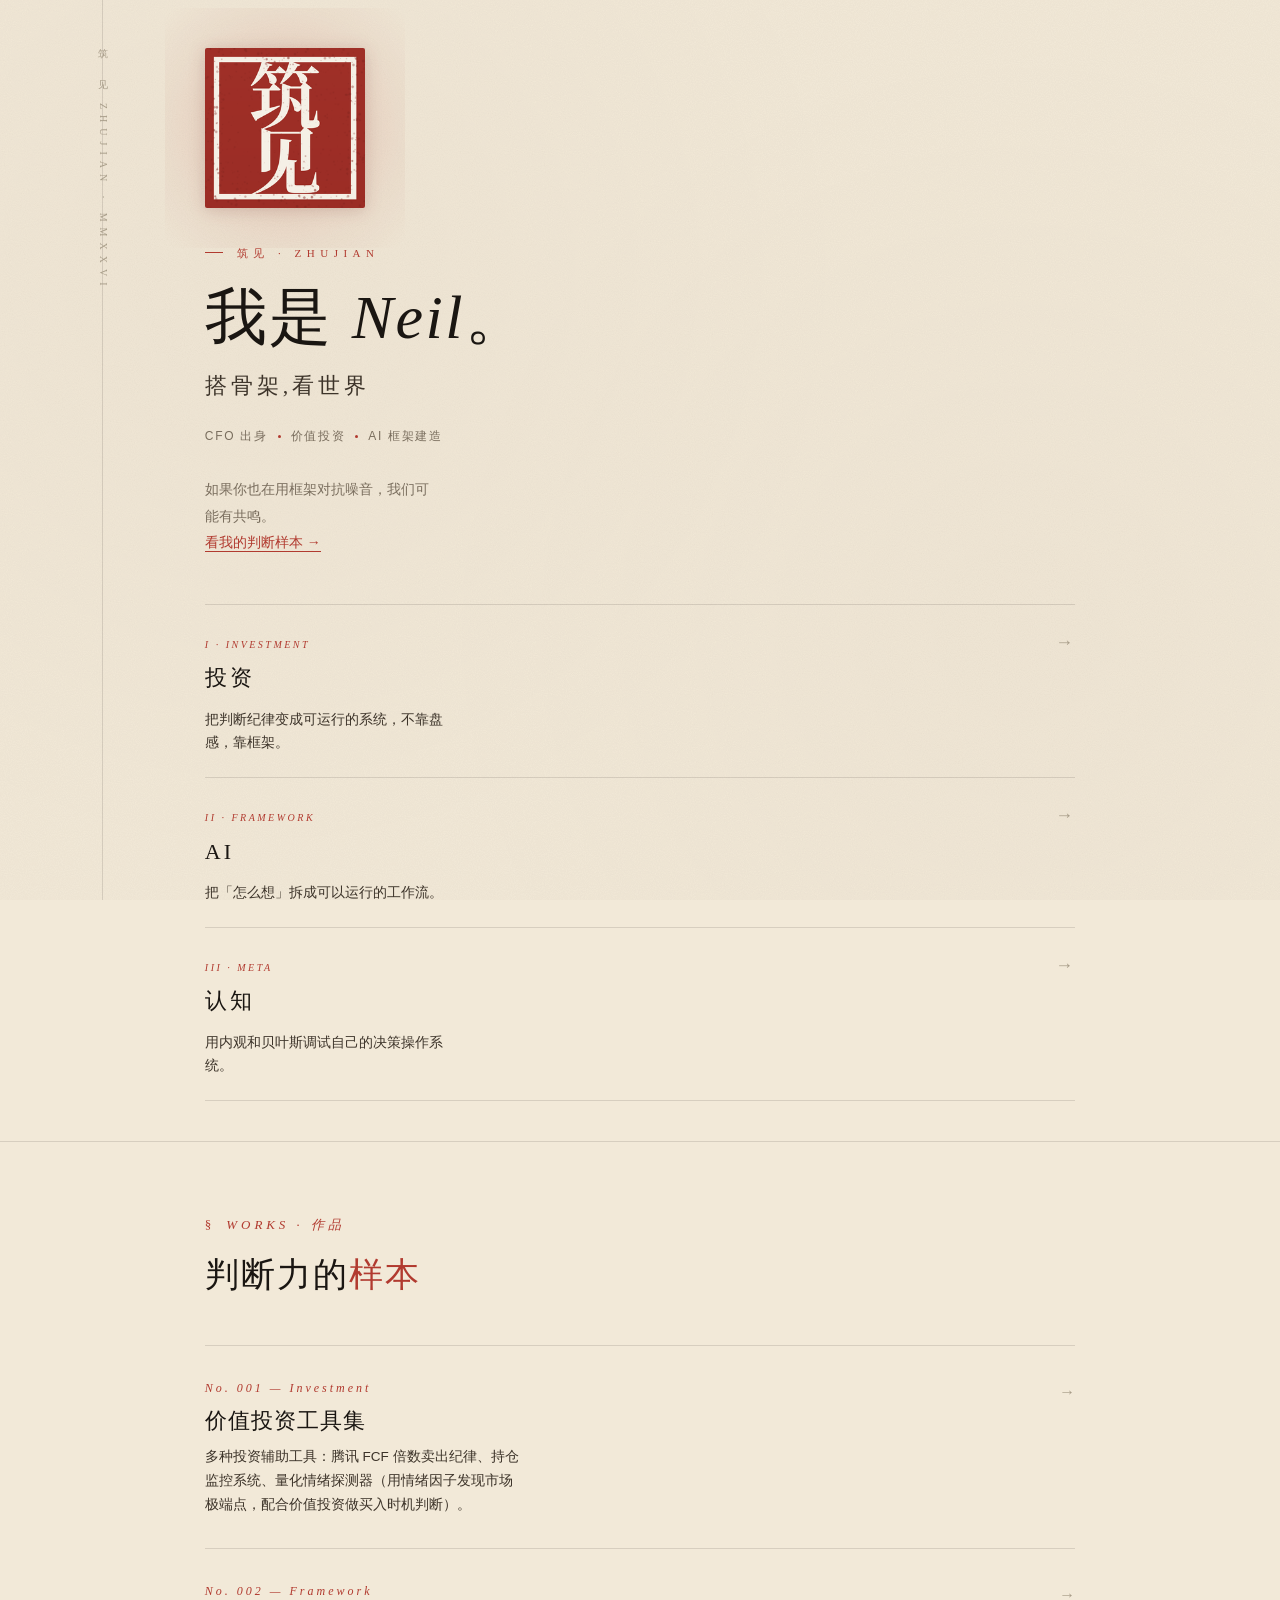
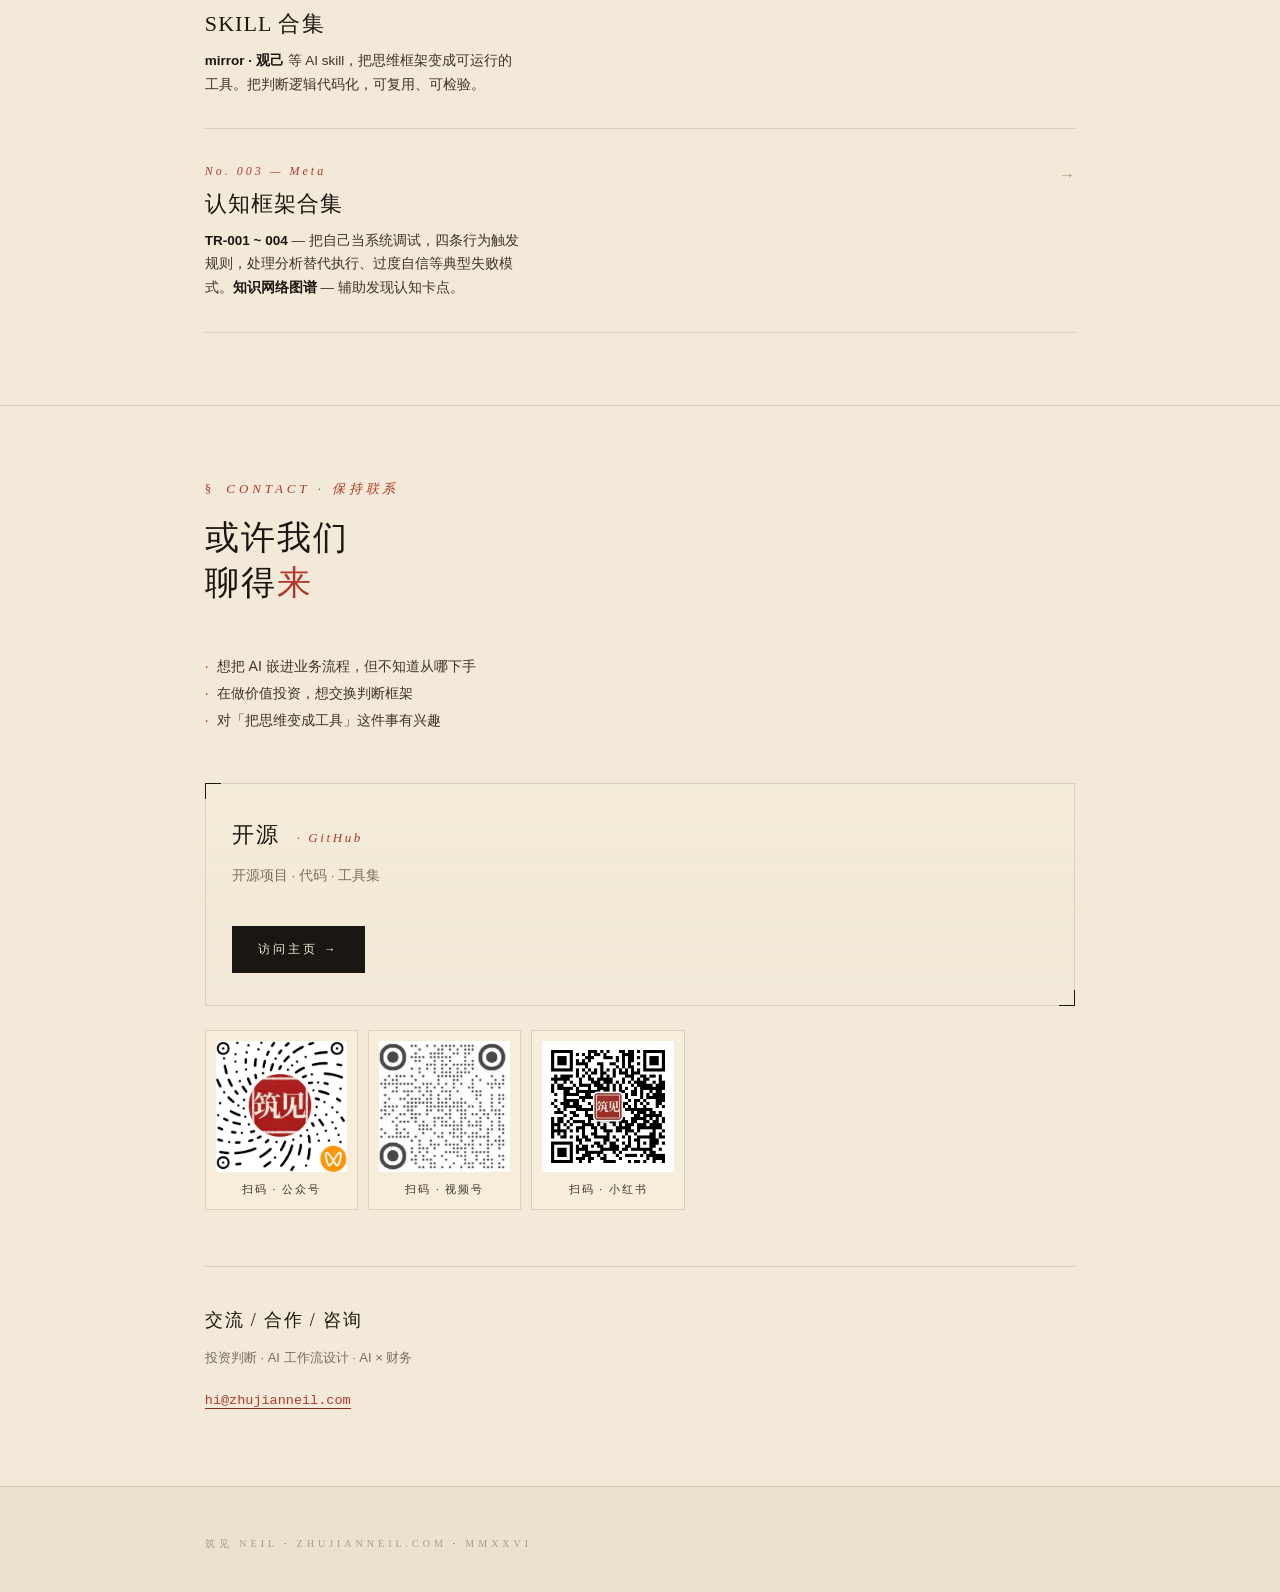
==== commit 7759269e: "Update: index.html" ====
--- a/index.html
+++ b/index.html
@@ -385,18 +385,18 @@
     </div>
 
     <div class="social-row">
-      <a href="#" class="social-img" target="_blank" rel="noopener">
-        <img src="social-gongzhonghao.jpg" alt="公众号" class="social-icon">
-        <div class="social-label">公众号</div>
-      </a>
-      <a href="#" class="social-img" target="_blank" rel="noopener">
-        <img src="social-video.jpg" alt="视频号" class="social-icon">
-        <div class="social-label">视频号</div>
-      </a>
-      <a href="#" class="social-img" target="_blank" rel="noopener">
-        <img src="social-xiaohongshu.jpg" alt="小红书" class="social-icon">
-        <div class="social-label">小红书</div>
-      </a>
+      <div class="social-img">
+        <img src="social-gongzhonghao.jpg" alt="公众号 · 扫码关注" class="social-icon">
+        <div class="social-label">扫码 · 公众号</div>
+      </div>
+      <div class="social-img">
+        <img src="social-video.jpg" alt="视频号 · 扫码关注" class="social-icon">
+        <div class="social-label">扫码 · 视频号</div>
+      </div>
+      <div class="social-img">
+        <img src="social-xiaohongshu.jpg" alt="小红书 · 扫码关注" class="social-icon">
+        <div class="social-label">扫码 · 小红书</div>
+      </div>
     </div>
 
     <div class="contact-inquiry">
--- a/style.css
+++ b/style.css
@@ -0,0 +1,573 @@
+/* =====================================================================
+   筑见 · Paper & Seal — shared stylesheet
+   Warm cream paper, seal-red ink, editorial Songti
+   Mobile-first; scales up on wider viewports.
+   ===================================================================== */
+
+*, *::before, *::after { margin: 0; padding: 0; box-sizing: border-box; }
+
+:root {
+  --paper:        #f2e9d8;
+  --paper-deep:   #ebe1cc;
+  --paper-warm:   #f6eeda;
+  --ink:          #1a1612;
+  --ink-soft:     #3d342a;
+  --ink-mute:     #7a6e5e;
+  --ink-dim:      #a89d89;
+  --seal:         #b13a2f;
+  --seal-deep:    #8a2a22;
+  --seal-glow:    rgba(177,58,47,0.12);
+  --rule:         rgba(26,22,18,0.12);
+  --rule-soft:    rgba(26,22,18,0.06);
+}
+
+html { scroll-behavior: smooth; -webkit-text-size-adjust: 100%; }
+
+body {
+  background: var(--paper);
+  color: var(--ink);
+  font-family: -apple-system, BlinkMacSystemFont, "PingFang SC", "Helvetica Neue", "Hiragino Sans GB", sans-serif;
+  font-size: 15px;
+  line-height: 1.75;
+  min-height: 100vh;
+  overflow-x: hidden;
+  font-feature-settings: "kern" 1, "palt" 1;
+  -webkit-font-smoothing: antialiased;
+  -moz-osx-font-smoothing: grayscale;
+  position: relative;
+}
+
+/* ===== Paper texture overlay ===== */
+body::before {
+  content: "";
+  position: fixed;
+  inset: 0;
+  background-image:
+    radial-gradient(circle at 20% 30%, rgba(139,106,60,0.04) 0%, transparent 50%),
+    radial-gradient(circle at 80% 70%, rgba(139,106,60,0.03) 0%, transparent 50%),
+    url("data:image/svg+xml;utf8,<svg xmlns='http://www.w3.org/2000/svg' width='200' height='200'><filter id='n'><feTurbulence type='fractalNoise' baseFrequency='0.85' numOctaves='2' seed='3'/><feColorMatrix values='0 0 0 0 0.1 0 0 0 0 0.08 0 0 0 0 0.05 0 0 0 0.08 0'/></filter><rect width='100%25' height='100%25' filter='url(%23n)'/></svg>");
+  background-size: 100%, 100%, 180px 180px;
+  opacity: 0.55;
+  pointer-events: none;
+  z-index: 1;
+  mix-blend-mode: multiply;
+}
+
+main { position: relative; z-index: 2; }
+
+/* ===== Vertical edge rule & stamp ===== */
+.edge-rule {
+  position: fixed;
+  left: 22px; top: 0; bottom: 0;
+  width: 1px;
+  background: var(--rule);
+  z-index: 3;
+  pointer-events: none;
+}
+.edge-stamp {
+  position: fixed;
+  left: 14px; top: 40px;
+  writing-mode: vertical-rl;
+  font-family: "Songti SC", "STSong", "Noto Serif SC", serif;
+  font-size: 10px;
+  letter-spacing: 0.6em;
+  color: var(--ink-dim);
+  z-index: 4;
+  pointer-events: none;
+}
+
+/* ===== Subpage header (back link) ===== */
+.page-header {
+  position: relative;
+  z-index: 2;
+  padding: 28px 32px 0 48px;
+  display: flex;
+  align-items: center;
+  justify-content: space-between;
+  gap: 16px;
+}
+.back-link {
+  color: var(--ink-mute);
+  text-decoration: none;
+  font-size: 13px;
+  letter-spacing: 0.2em;
+  font-family: "Songti SC", serif;
+  padding: 4px 0;
+  border-bottom: 1px solid transparent;
+  transition: color .2s, border-color .2s;
+}
+.back-link:active { color: var(--seal); border-bottom-color: var(--seal); }
+.page-header-mark {
+  font-family: "Cormorant Garamond", "Times New Roman", serif;
+  font-style: italic;
+  font-size: 11px;
+  letter-spacing: 0.35em;
+  color: var(--seal);
+  text-transform: uppercase;
+}
+
+/* ===== Page hero (subpages) ===== */
+.page-hero {
+  padding: 56px 32px 72px 48px;
+  position: relative;
+}
+.page-hero-eyebrow {
+  font-family: "Cormorant Garamond", "Times New Roman", serif;
+  font-style: italic;
+  font-size: 13px;
+  letter-spacing: 0.35em;
+  color: var(--seal);
+  text-transform: uppercase;
+  margin-bottom: 18px;
+  font-weight: 500;
+}
+.page-hero-eyebrow::before {
+  content: "§ ";
+  font-style: normal;
+  margin-right: 4px;
+}
+.page-hero h1 {
+  font-family: "Songti SC", "STSong", "Noto Serif SC", serif;
+  font-size: clamp(34px, 10vw, 52px);
+  font-weight: 400;
+  letter-spacing: 0.04em;
+  line-height: 1.15;
+  color: var(--ink);
+  margin-bottom: 22px;
+  max-width: 14ch;
+}
+.page-hero h1 .accent { color: var(--seal); }
+.page-hero-desc {
+  color: var(--ink-soft);
+  font-size: 15px;
+  line-height: 1.85;
+  max-width: 38ch;
+}
+
+/* ===== Page hero visual (canvas anchor) ===== */
+.hero-visual {
+  position: relative;
+  width: 100%;
+  aspect-ratio: 1.1 / 1;
+  max-width: 340px;
+  margin: 0 0 32px;
+}
+.hero-visual canvas {
+  width: 100%;
+  height: 100%;
+  display: block;
+}
+
+/* ===== Section base ===== */
+section.content {
+  padding: 72px 32px 72px 48px;
+  position: relative;
+  border-top: 1px solid var(--rule);
+}
+
+.section-head { margin-bottom: 48px; }
+
+.section-label {
+  font-family: "Cormorant Garamond", "Times New Roman", serif;
+  font-style: italic;
+  font-size: 13px;
+  letter-spacing: 0.3em;
+  color: var(--seal);
+  margin-bottom: 16px;
+  font-weight: 500;
+  text-transform: uppercase;
+}
+.section-label::before {
+  content: "§ ";
+  font-style: normal;
+  color: var(--seal);
+  margin-right: 4px;
+}
+
+.section-title {
+  font-family: "Songti SC", "STSong", "Noto Serif SC", serif;
+  font-size: clamp(26px, 7.5vw, 34px);
+  font-weight: 400;
+  letter-spacing: 0.06em;
+  color: var(--ink);
+  line-height: 1.3;
+}
+.section-title .accent { color: var(--seal); }
+
+/* ===== Entry (numbered list item, used by work list & tool list) ===== */
+.entry-list {
+  display: flex;
+  flex-direction: column;
+}
+.entry {
+  display: block;
+  padding: 32px 0;
+  border-top: 1px solid var(--rule);
+  text-decoration: none;
+  color: inherit;
+  position: relative;
+  transition: padding-left 0.35s ease;
+}
+.entry:last-child { border-bottom: 1px solid var(--rule); }
+.entry:active { padding-left: 8px; }
+
+.entry-num {
+  font-family: "Cormorant Garamond", serif;
+  font-style: italic;
+  font-size: 12px;
+  color: var(--seal);
+  letter-spacing: 0.25em;
+  margin-bottom: 8px;
+  font-weight: 500;
+}
+
+.entry-title {
+  font-family: "Songti SC", serif;
+  font-size: 22px;
+  font-weight: 400;
+  margin-bottom: 10px;
+  letter-spacing: 0.05em;
+  color: var(--ink);
+  line-height: 1.3;
+}
+
+.entry-desc {
+  color: var(--ink-soft);
+  font-size: 13.5px;
+  line-height: 1.75;
+  max-width: 42ch;
+}
+.entry-desc strong { color: var(--ink); font-weight: 600; }
+
+.entry-arrow {
+  position: absolute;
+  top: 32px;
+  right: 0;
+  font-family: "Songti SC", serif;
+  color: var(--ink-dim);
+  font-size: 16px;
+}
+
+/* ===== Tag ===== */
+.tag-row { display: flex; flex-wrap: wrap; gap: 8px; margin-top: 16px; }
+.tag {
+  padding: 4px 12px;
+  border: 1px solid var(--rule);
+  color: var(--ink-mute);
+  font-size: 11.5px;
+  letter-spacing: 0.1em;
+  background: rgba(246,238,218,0.4);
+  font-family: "Songti SC", serif;
+}
+.tag.seal { color: var(--seal); border-color: rgba(177,58,47,0.35); }
+
+/* ===== Image card (for subpages) ===== */
+.image-card {
+  position: relative;
+  margin: 22px 0 0;
+  border: 1px solid var(--rule);
+  overflow: hidden;
+  background: var(--paper-warm);
+}
+.image-card img {
+  display: block;
+  width: 100%;
+  height: auto;
+}
+.image-card::before {
+  content: "";
+  position: absolute;
+  top: -1px; left: -1px;
+  width: 14px; height: 14px;
+  border-top: 1px solid var(--seal);
+  border-left: 1px solid var(--seal);
+}
+.image-card::after {
+  content: "";
+  position: absolute;
+  bottom: -1px; right: -1px;
+  width: 14px; height: 14px;
+  border-bottom: 1px solid var(--seal);
+  border-right: 1px solid var(--seal);
+}
+
+/* ===== Data card ===== */
+.data-card {
+  padding: 24px 22px;
+  border: 1px solid var(--rule);
+  background: linear-gradient(180deg, rgba(246,238,218,0.5), transparent);
+  position: relative;
+  margin-top: 22px;
+}
+.data-card-title {
+  font-size: 11px;
+  letter-spacing: 0.28em;
+  color: var(--ink-mute);
+  margin-bottom: 18px;
+  font-family: "Songti SC", serif;
+  text-transform: uppercase;
+}
+.data-grid {
+  display: grid;
+  grid-template-columns: repeat(3, 1fr);
+  gap: 12px;
+}
+.data-item { }
+.data-value {
+  font-family: "Cormorant Garamond", "Times New Roman", serif;
+  font-size: 26px;
+  color: var(--ink);
+  font-weight: 500;
+  letter-spacing: 0.01em;
+  line-height: 1.1;
+  margin-bottom: 6px;
+}
+.data-value.accent { color: var(--seal); font-style: italic; }
+.data-label {
+  font-size: 11px;
+  color: var(--ink-mute);
+  letter-spacing: 0.1em;
+  line-height: 1.5;
+}
+
+/* ===== Signal grid (two cells) ===== */
+.signal-grid {
+  display: grid;
+  grid-template-columns: 1fr 1fr;
+  gap: 12px;
+}
+.signal-item {
+  background: rgba(246,238,218,0.5);
+  border: 1px solid var(--rule);
+  padding: 16px 14px;
+}
+.signal-value {
+  font-family: "Cormorant Garamond", serif;
+  font-size: 22px;
+  color: var(--ink);
+  font-weight: 500;
+  margin-bottom: 4px;
+}
+.signal-value.buy { color: var(--seal); font-style: italic; }
+.signal-label {
+  font-size: 11px;
+  color: var(--ink-mute);
+  letter-spacing: 0.1em;
+}
+
+/* ===== Button ===== */
+.btn {
+  display: inline-block;
+  padding: 13px 26px;
+  background: var(--ink);
+  color: var(--paper-warm);
+  text-decoration: none;
+  font-size: 12px;
+  letter-spacing: 0.25em;
+  font-weight: 500;
+  font-family: "Songti SC", serif;
+  transition: background 0.2s, transform 0.2s;
+  margin-top: 16px;
+}
+.btn::after { content: " →"; font-family: "Songti SC", serif; }
+.btn:active { background: var(--seal); transform: translateY(1px); }
+.btn.ghost {
+  background: transparent;
+  color: var(--seal);
+  border: 1px solid var(--seal);
+}
+.btn.ghost:active { background: var(--seal); color: var(--paper-warm); }
+.btn.disabled {
+  background: transparent;
+  color: var(--ink-dim);
+  border: 1px dashed var(--ink-dim);
+  pointer-events: none;
+}
+.btn.disabled::after { content: ""; }
+
+/* ===== Output grid (AI skills) ===== */
+.output-grid {
+  display: grid;
+  grid-template-columns: 1fr 1fr;
+  gap: 10px;
+  margin-top: 22px;
+}
+.output-card {
+  padding: 16px 14px;
+  background: rgba(246,238,218,0.5);
+  border: 1px solid var(--rule);
+}
+.output-card .kanji {
+  font-family: "Songti SC", serif;
+  font-size: 20px;
+  color: var(--seal);
+  letter-spacing: 0.1em;
+  margin-bottom: 8px;
+}
+.output-card .output-title {
+  font-family: "Songti SC", serif;
+  font-size: 13px;
+  color: var(--ink);
+  font-weight: 600;
+  margin-bottom: 4px;
+  letter-spacing: 0.06em;
+}
+.output-card .output-text {
+  font-size: 12px;
+  color: var(--ink-mute);
+  line-height: 1.65;
+}
+
+/* ===== Timeline (meta page) ===== */
+.timeline {
+  margin: 32px 0 8px 0;
+  padding-left: 18px;
+  border-left: 1px solid var(--rule);
+  position: relative;
+}
+.timeline-step {
+  position: relative;
+  padding: 0 0 32px 22px;
+}
+.timeline-step:last-child { padding-bottom: 0; }
+.timeline-step::before {
+  content: "";
+  position: absolute;
+  left: -22px;
+  top: 8px;
+  width: 7px; height: 7px;
+  background: var(--paper);
+  border: 1px solid var(--seal);
+  border-radius: 50%;
+}
+.timeline-step:last-child::before {
+  background: var(--seal);
+  box-shadow: 0 0 0 3px rgba(177,58,47,0.15);
+}
+.step-title {
+  font-family: "Songti SC", "STSong", serif;
+  font-size: 22px;
+  color: var(--ink);
+  margin-bottom: 4px;
+  letter-spacing: 0.18em;
+}
+.step-title::after {
+  content: attr(data-en);
+  display: inline-block;
+  margin-left: 12px;
+  font-family: "Cormorant Garamond", serif;
+  font-style: italic;
+  font-size: 11px;
+  letter-spacing: 0.25em;
+  color: var(--seal);
+  font-weight: 500;
+  text-transform: lowercase;
+  vertical-align: middle;
+}
+.step-desc {
+  color: var(--ink-soft);
+  font-size: 13.5px;
+  line-height: 1.85;
+  white-space: pre-line;
+  font-family: -apple-system, "PingFang SC", sans-serif;
+}
+
+/* ===== Info cards (2-up) ===== */
+.info-cards {
+  display: grid;
+  grid-template-columns: 1fr;
+  gap: 12px;
+  margin-top: 22px;
+}
+.info-card {
+  padding: 20px;
+  background: rgba(246,238,218,0.5);
+  border: 1px solid var(--rule);
+}
+.info-card-title {
+  font-family: "Songti SC", serif;
+  font-size: 15px;
+  color: var(--ink);
+  font-weight: 600;
+  margin-bottom: 8px;
+  letter-spacing: 0.08em;
+}
+.info-card-text {
+  font-size: 13px;
+  color: var(--ink-soft);
+  line-height: 1.75;
+}
+
+/* ===== Graph images ===== */
+.graph-images {
+  display: grid;
+  grid-template-columns: 1fr;
+  gap: 12px;
+  margin: 22px 0;
+}
+.graph-images img {
+  width: 100%;
+  height: auto;
+  display: block;
+  border: 1px solid var(--rule);
+  background: var(--paper-warm);
+}
+
+/* ===== Closing ===== */
+.closing {
+  padding: 80px 32px 80px 48px;
+  border-top: 1px solid var(--rule);
+  position: relative;
+  z-index: 2;
+}
+.closing p {
+  font-family: "Songti SC", serif;
+  font-size: 18px;
+  line-height: 1.9;
+  color: var(--ink-soft);
+  letter-spacing: 0.05em;
+  max-width: 22ch;
+}
+.closing p .accent { color: var(--seal); }
+
+/* ===== Footer ===== */
+footer {
+  padding: 48px 32px 40px 48px;
+  text-align: left;
+  font-size: 10px;
+  color: var(--ink-dim);
+  letter-spacing: 0.4em;
+  border-top: 1px solid var(--rule);
+  background: var(--paper-deep);
+  position: relative;
+  z-index: 2;
+  font-family: "Songti SC", serif;
+}
+footer .mark { color: var(--seal); margin: 0 6px; }
+footer a {
+  color: var(--ink-mute);
+  text-decoration: none;
+  border-bottom: 1px solid transparent;
+}
+footer a:active { color: var(--seal); border-bottom-color: var(--seal); }
+
+/* ===================== LARGE-VIEWPORT ADJUSTMENTS ===================== */
+@media (min-width: 700px) {
+  .page-header, .page-hero, section.content, .closing, footer {
+    padding-left: 10vw;
+    padding-right: 10vw;
+  }
+  .edge-rule { left: 5vw; }
+  .edge-stamp { left: calc(5vw - 8px); }
+  .info-cards, .output-grid { grid-template-columns: 1fr 1fr; }
+  .graph-images { grid-template-columns: 1fr 1fr; }
+}
+@media (min-width: 1000px) {
+  .page-header, .page-hero, section.content, .closing, footer {
+    padding-left: 16vw;
+    padding-right: 16vw;
+  }
+  .edge-rule { left: 8vw; }
+  .edge-stamp { left: calc(8vw - 8px); }
+  .page-hero h1 { max-width: 18ch; }
+}
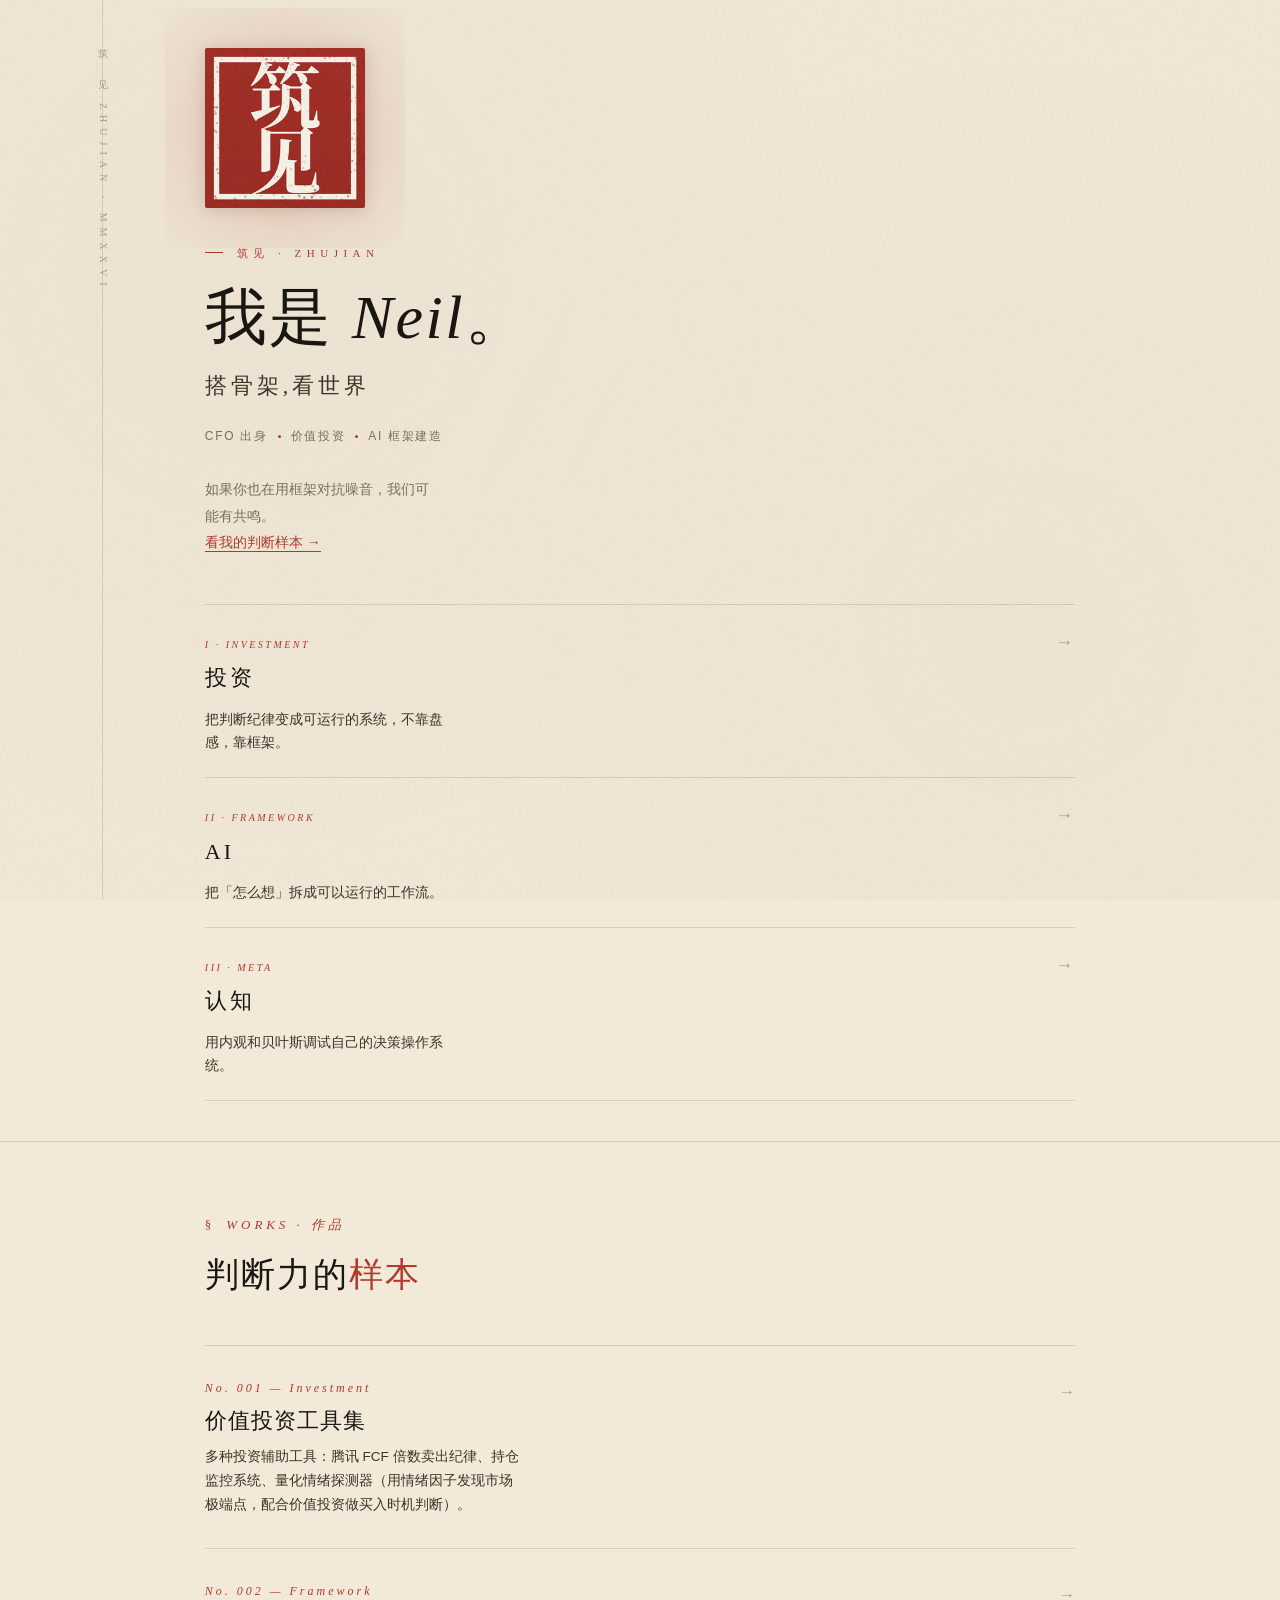
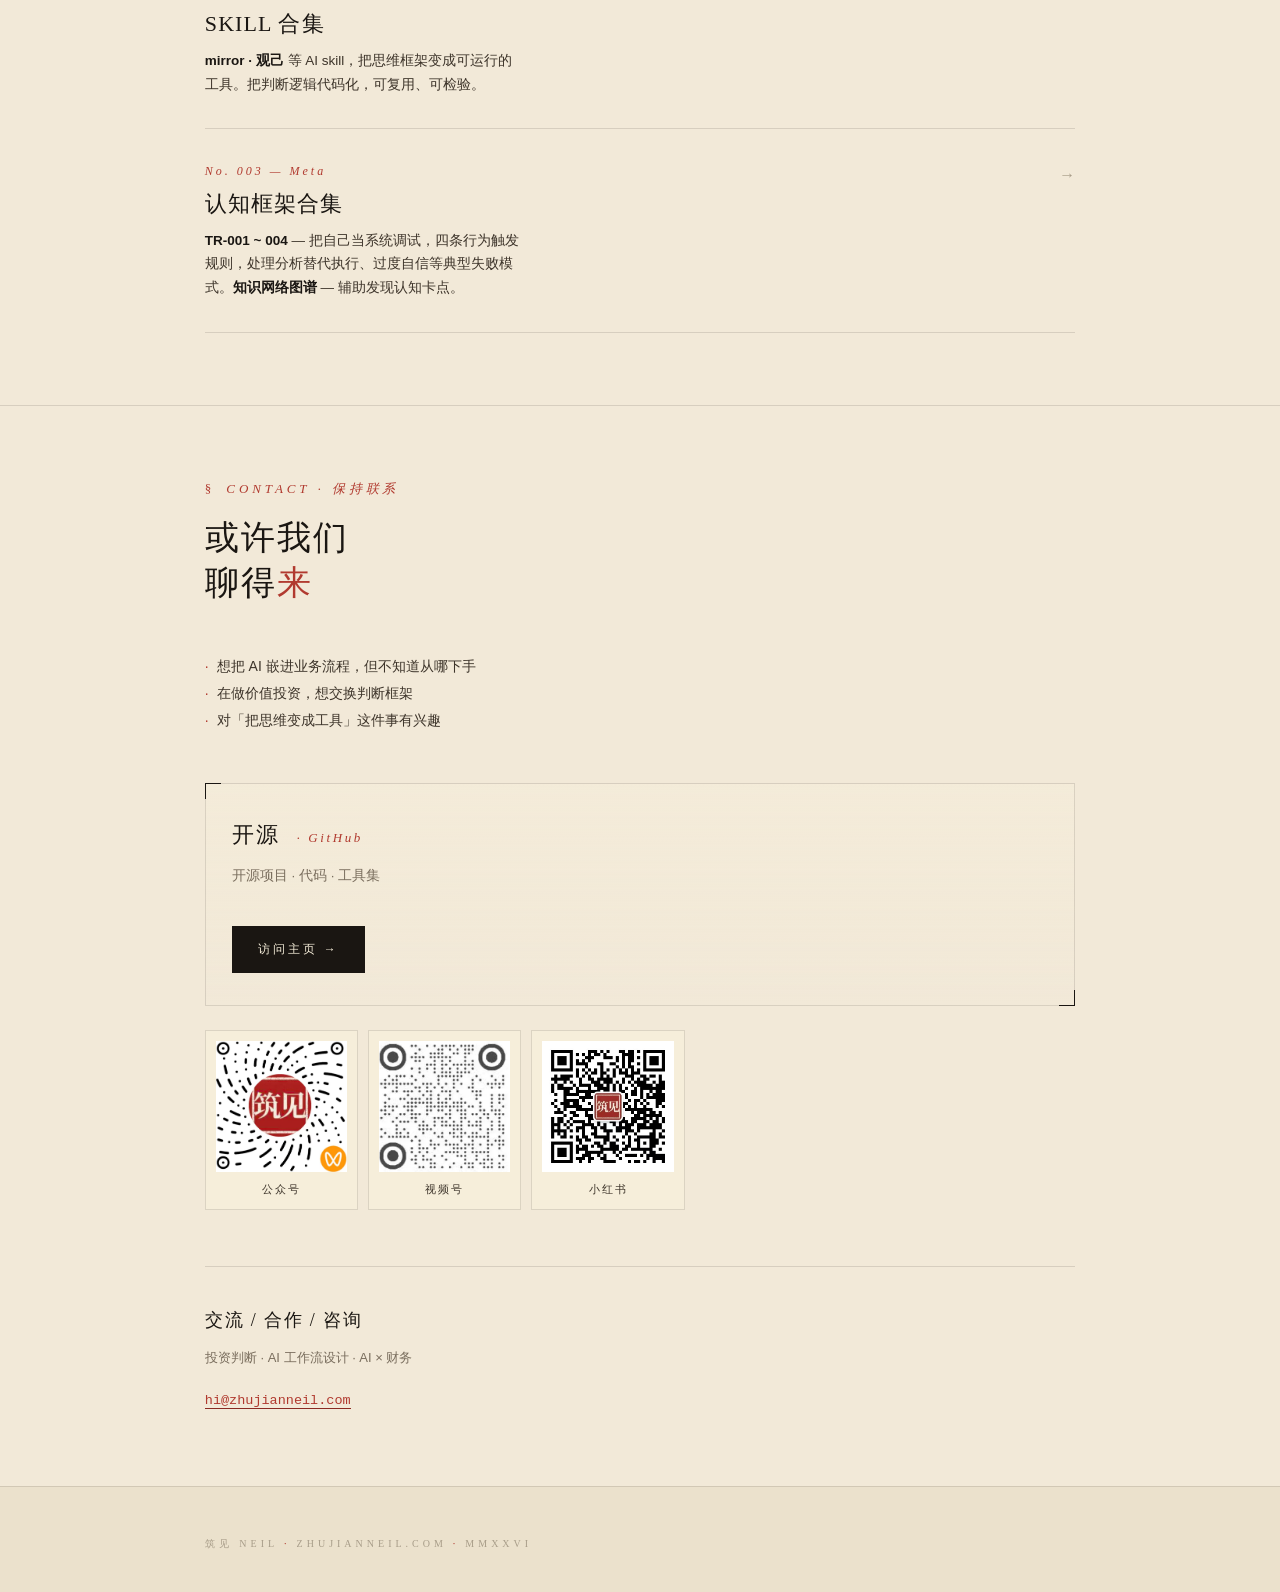
==== commit 379c1bda: "Update: index.html" ====
--- a/index.html
+++ b/index.html
@@ -385,18 +385,18 @@
     </div>
 
     <div class="social-row">
-      <div class="social-img">
-        <img src="social-gongzhonghao.jpg" alt="公众号 · 扫码关注" class="social-icon">
-        <div class="social-label">扫码 · 公众号</div>
-      </div>
-      <div class="social-img">
-        <img src="social-video.jpg" alt="视频号 · 扫码关注" class="social-icon">
-        <div class="social-label">扫码 · 视频号</div>
-      </div>
-      <div class="social-img">
-        <img src="social-xiaohongshu.jpg" alt="小红书 · 扫码关注" class="social-icon">
-        <div class="social-label">扫码 · 小红书</div>
-      </div>
+      <a href="#" class="social-img" target="_blank" rel="noopener">
+        <img src="social-gongzhonghao.jpg" alt="公众号" class="social-icon">
+        <div class="social-label">公众号</div>
+      </a>
+      <a href="#" class="social-img" target="_blank" rel="noopener">
+        <img src="social-video.jpg" alt="视频号" class="social-icon">
+        <div class="social-label">视频号</div>
+      </a>
+      <a href="#" class="social-img" target="_blank" rel="noopener">
+        <img src="social-xiaohongshu.jpg" alt="小红书" class="social-icon">
+        <div class="social-label">小红书</div>
+      </a>
     </div>
 
     <div class="contact-inquiry">
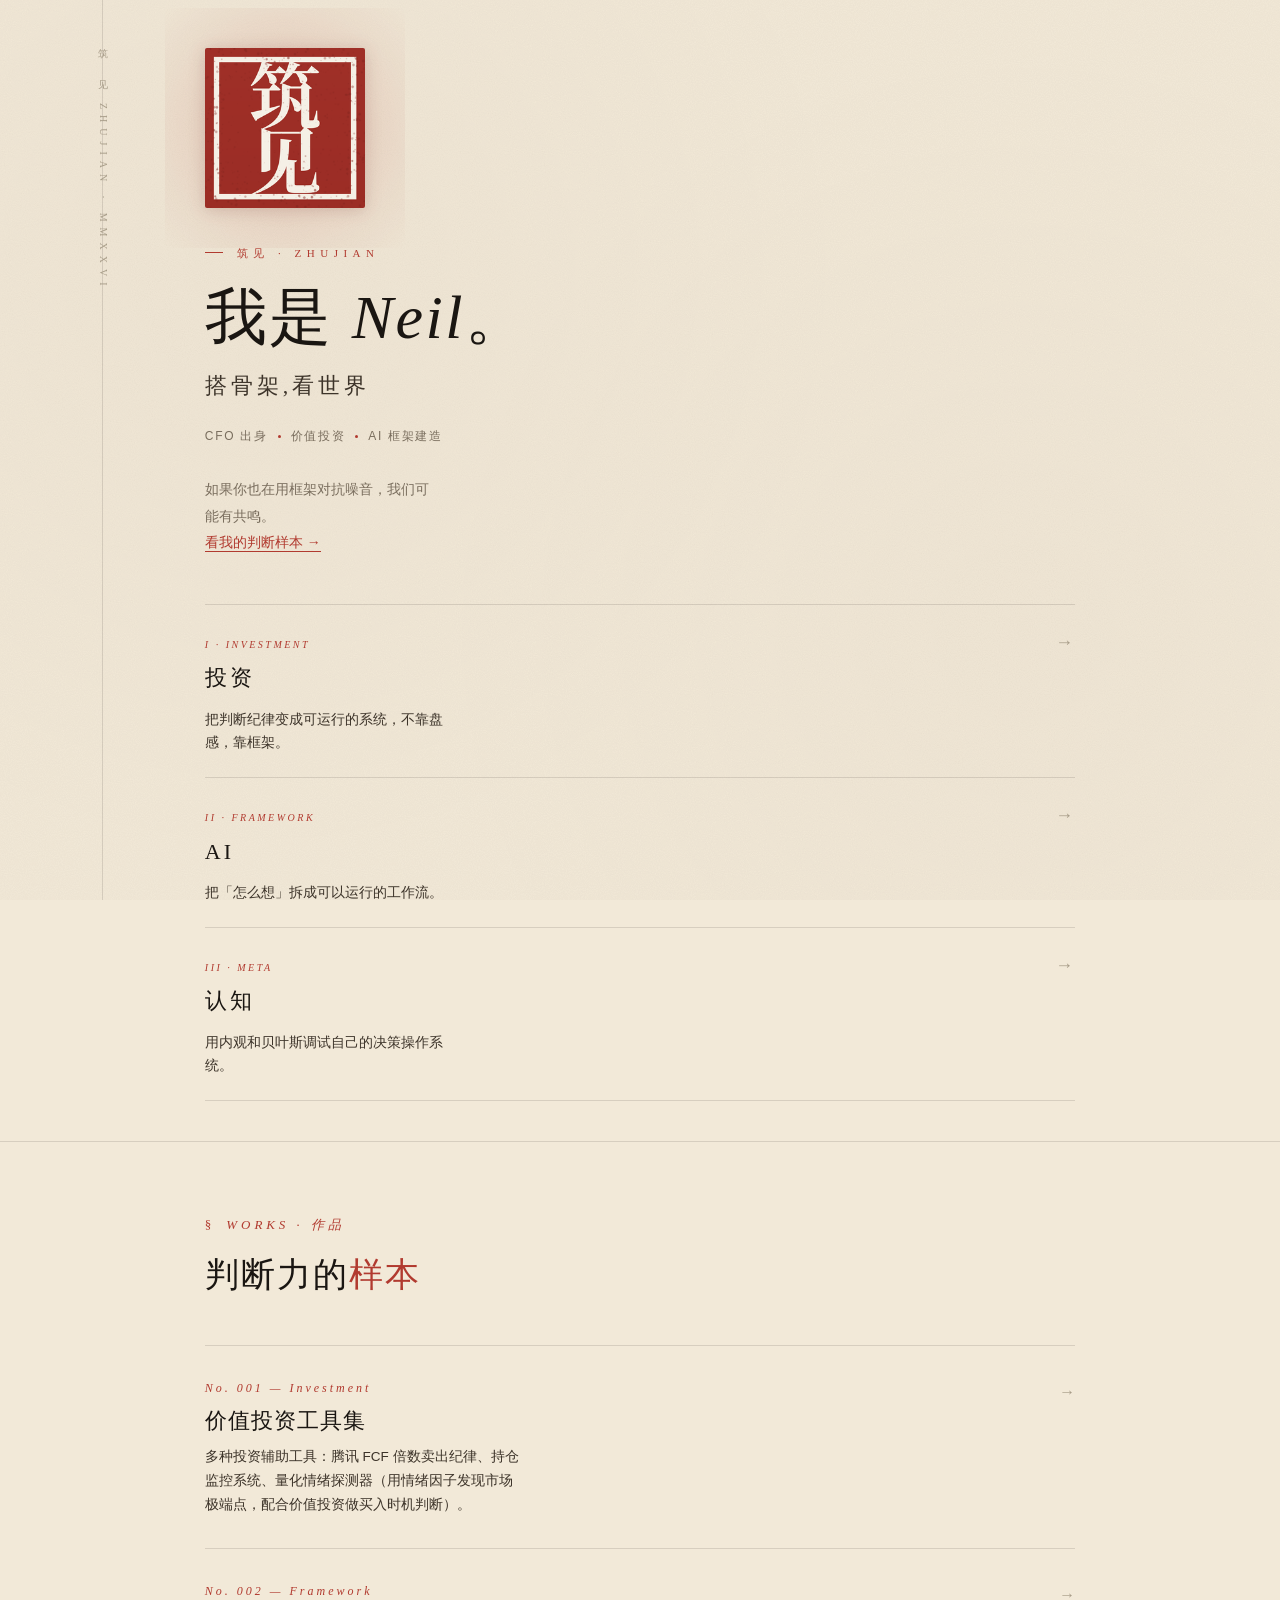
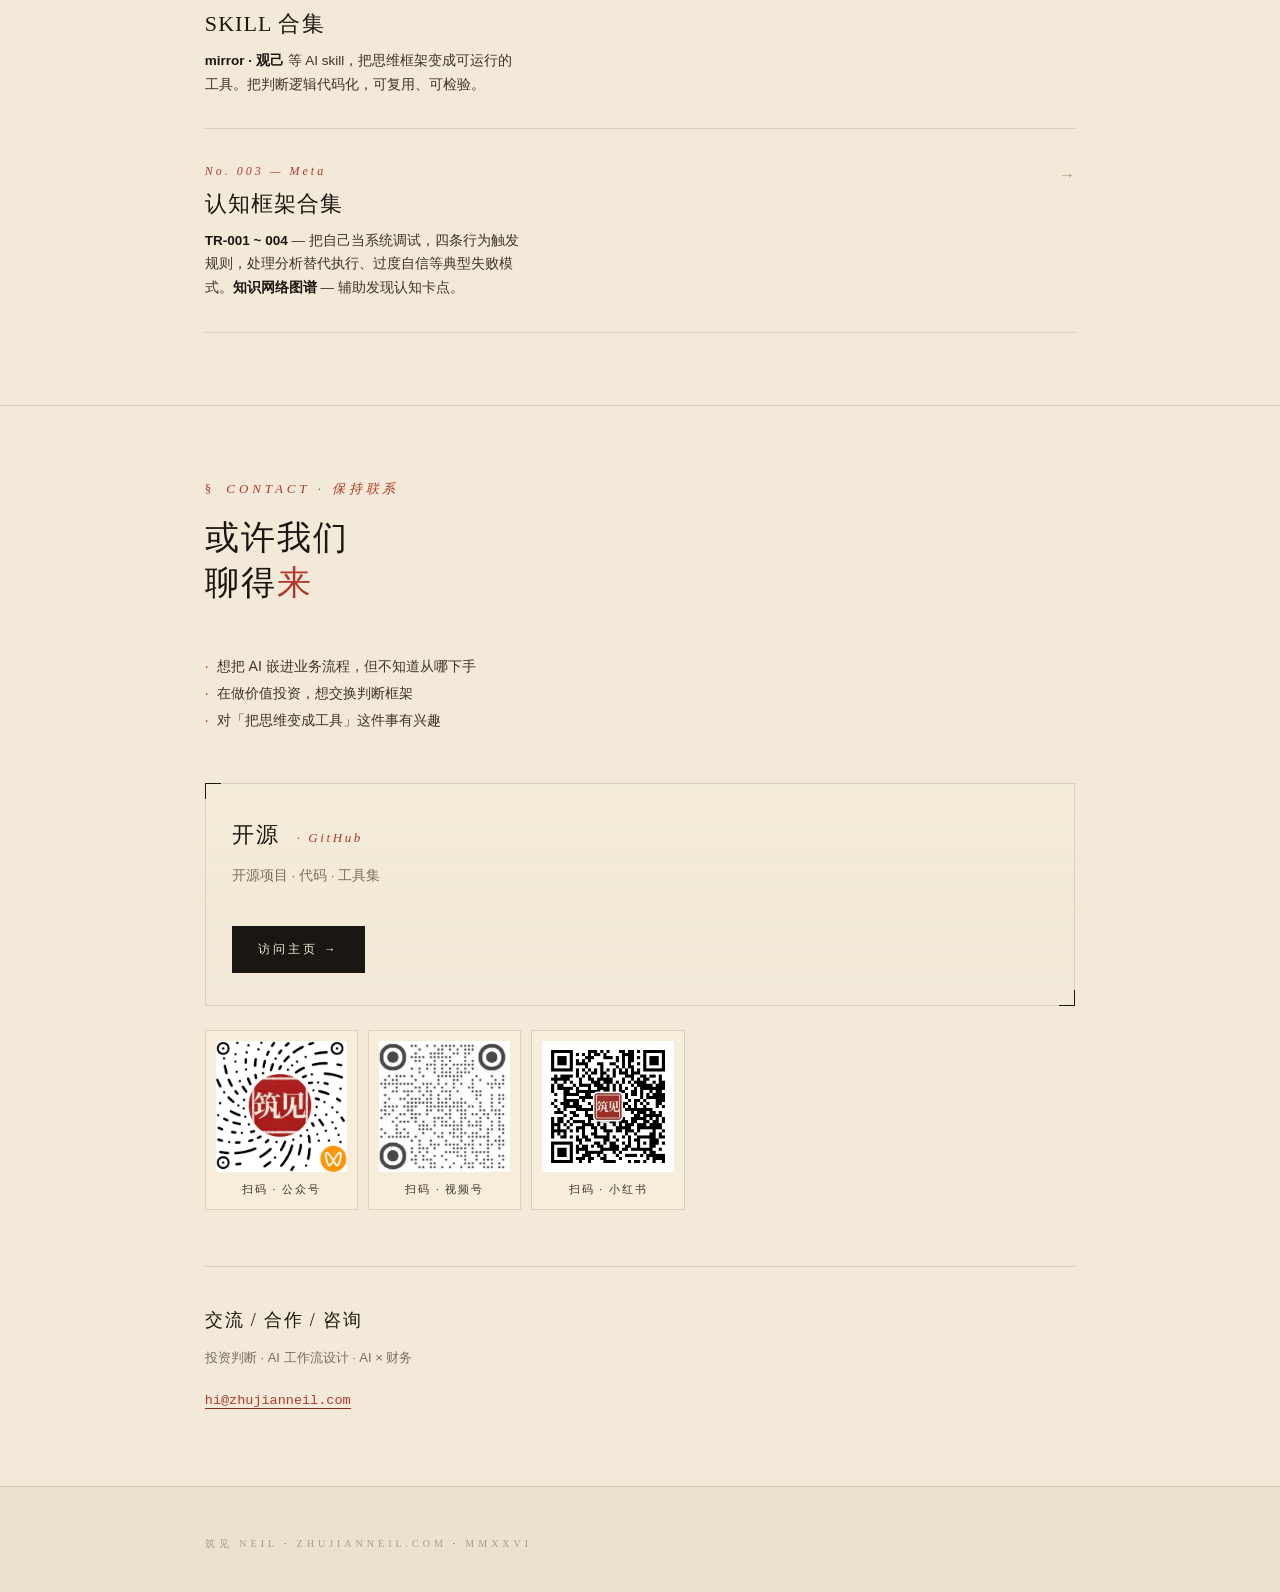
==== commit 0ecaeb52: "Update: index.html (v3)" ====
--- a/index.html
+++ b/index.html
@@ -385,18 +385,18 @@
     </div>
 
     <div class="social-row">
-      <a href="#" class="social-img" target="_blank" rel="noopener">
-        <img src="social-gongzhonghao.jpg" alt="公众号" class="social-icon">
-        <div class="social-label">公众号</div>
-      </a>
-      <a href="#" class="social-img" target="_blank" rel="noopener">
-        <img src="social-video.jpg" alt="视频号" class="social-icon">
-        <div class="social-label">视频号</div>
-      </a>
-      <a href="#" class="social-img" target="_blank" rel="noopener">
-        <img src="social-xiaohongshu.jpg" alt="小红书" class="social-icon">
-        <div class="social-label">小红书</div>
-      </a>
+      <div class="social-img">
+        <img src="social-gongzhonghao.jpg" alt="公众号 · 扫码关注" class="social-icon">
+        <div class="social-label">扫码 · 公众号</div>
+      </div>
+      <div class="social-img">
+        <img src="social-video.jpg" alt="视频号 · 扫码关注" class="social-icon">
+        <div class="social-label">扫码 · 视频号</div>
+      </div>
+      <div class="social-img">
+        <img src="social-xiaohongshu.jpg" alt="小红书 · 扫码关注" class="social-icon">
+        <div class="social-label">扫码 · 小红书</div>
+      </div>
     </div>
 
     <div class="contact-inquiry">
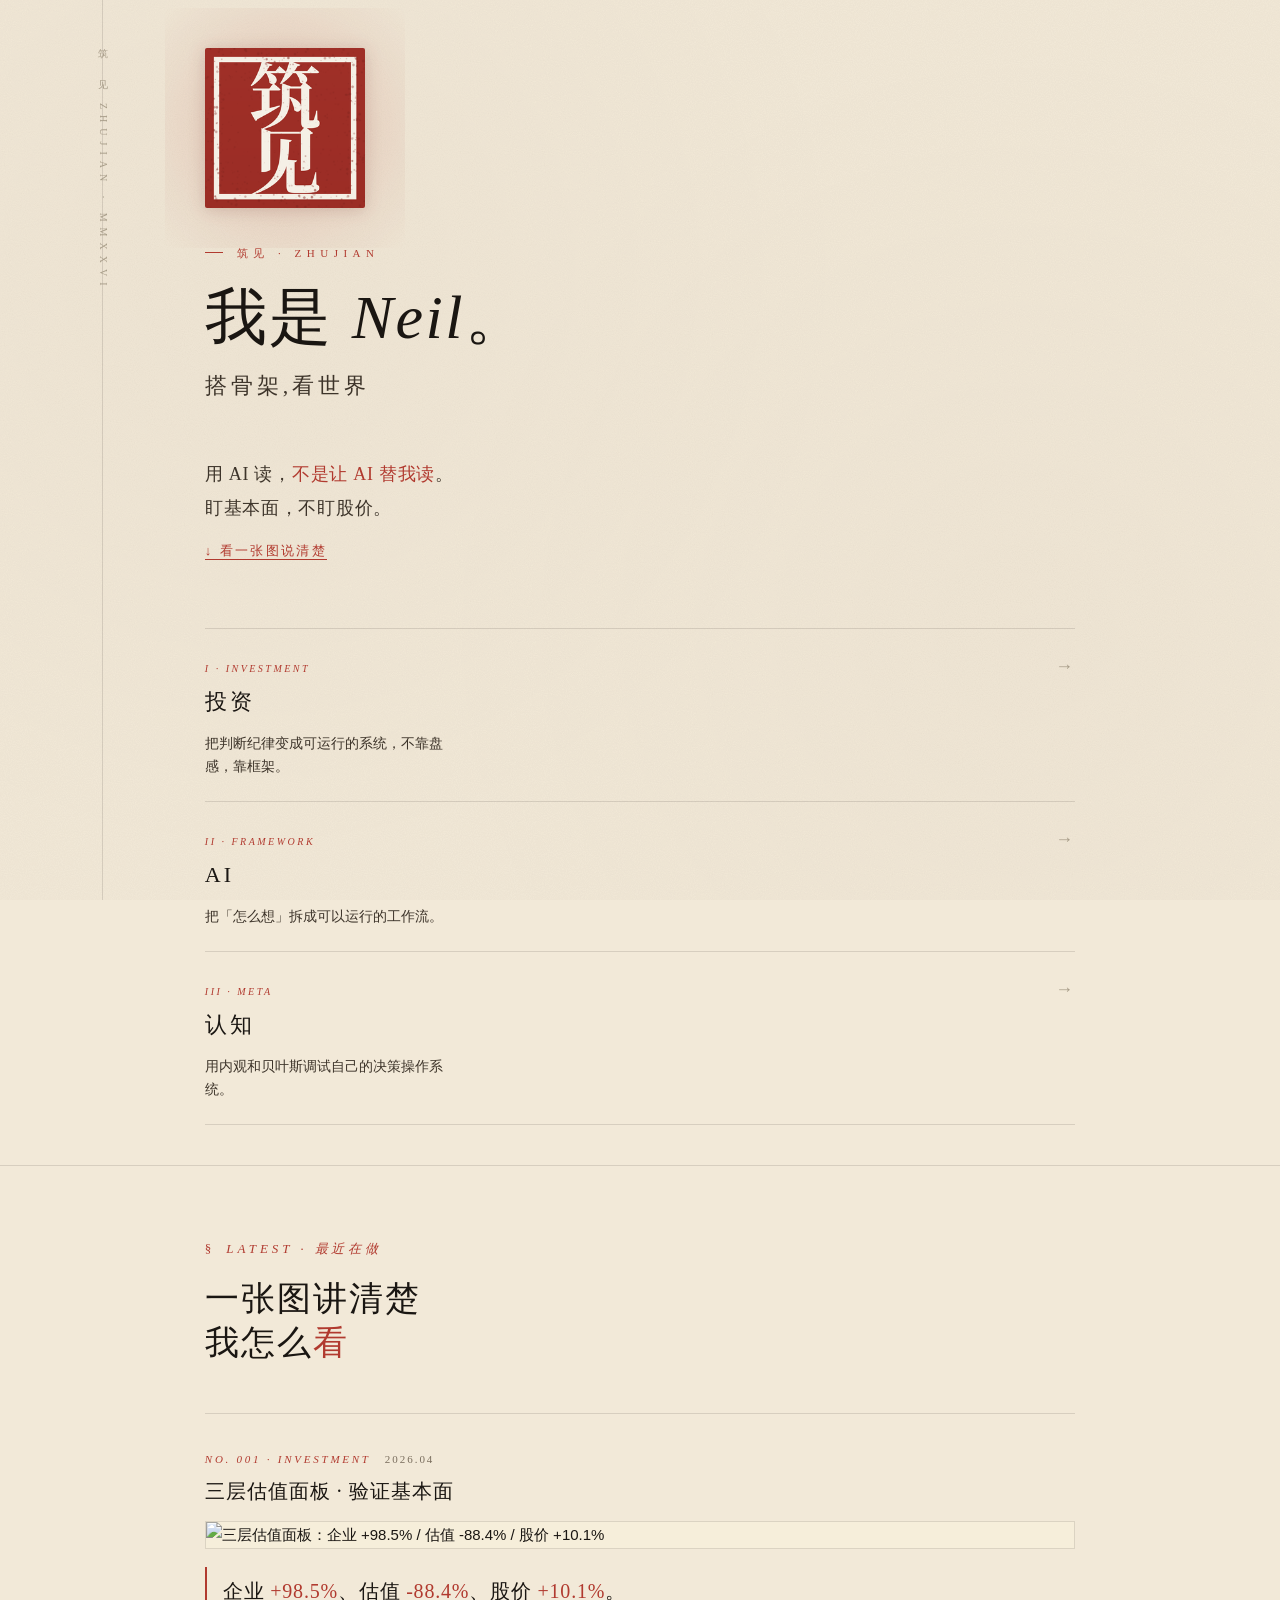
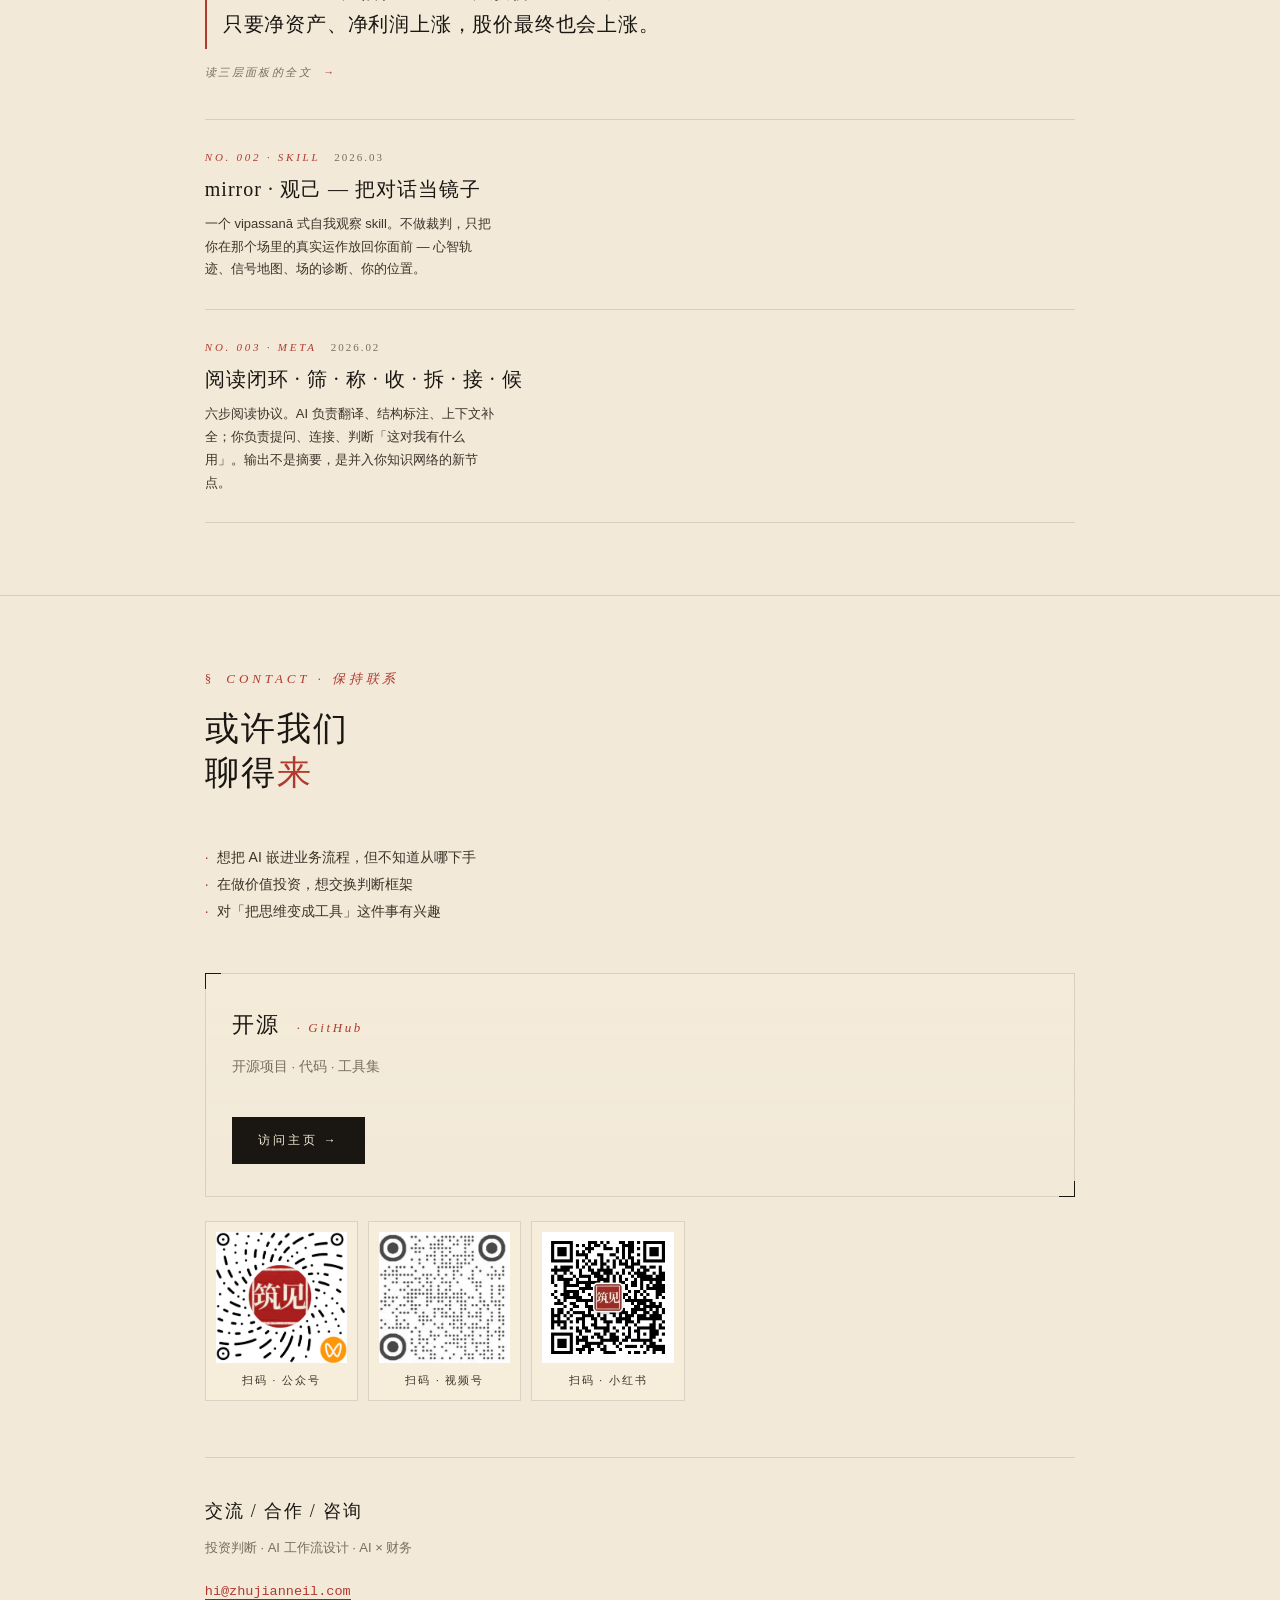
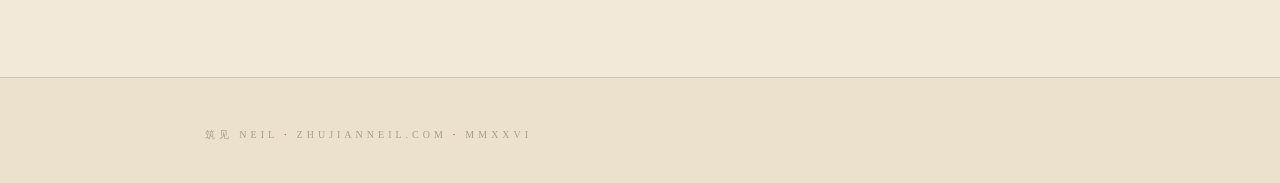
==== commit 971967a9: "Update: index.html" ====
--- a/index.html
+++ b/index.html
@@ -86,28 +86,23 @@
     line-height: 1.5;
     margin-bottom: 24px;
   }
-  .hero-identity {
-    font-size: 12px;
-    color: var(--ink-mute);
-    letter-spacing: 0.14em;
-    margin-bottom: 28px;
-    line-height: 1.8;
-  }
-  .hero-identity .dot {
-    display: inline-block;
-    width: 3px; height: 3px;
-    border-radius: 50%;
-    background: var(--seal);
-    vertical-align: middle;
-    margin: 0 10px;
-    transform: translateY(-1px);
-  }
+  .hero .tagline { margin-bottom: 56px; }
+  .hero-hook {
+    font-family: "Songti SC", "STSong", serif;
+    font-size: clamp(15px, 4.2vw, 18px);
+    color: var(--ink-soft);
+    line-height: 1.85;
+    letter-spacing: 0.04em;
+    max-width: 30ch;
+    margin-bottom: 14px;
+  }
+  .hero-hook .accent { color: var(--seal); }
   .hero-cta {
     color: var(--ink-mute);
-    font-size: 14px;
+    font-size: 13px;
+    letter-spacing: 0.18em;
     line-height: 1.9;
-    margin-bottom: 40px;
-    max-width: 30ch;
+    margin-bottom: 56px;
   }
   .cta-link {
     color: var(--seal);
@@ -169,6 +164,84 @@
     margin-top: 10px;
     max-width: 34ch;
   }
+
+  /* ========== Recency / Latest works ========== */
+  .latest-list { display: flex; flex-direction: column; }
+  .latest {
+    display: block;
+    text-decoration: none;
+    color: inherit;
+    border-top: 1px solid var(--rule);
+    padding: 28px 0;
+    transition: padding-left 0.35s ease;
+  }
+  .latest:last-child { border-bottom: 1px solid var(--rule); }
+  .latest:active { padding-left: 8px; }
+  .latest-meta {
+    display: flex; gap: 14px; align-items: baseline;
+    font-family: "Cormorant Garamond", serif;
+    font-style: italic;
+    font-size: 11px;
+    letter-spacing: 0.25em;
+    color: var(--seal);
+    margin-bottom: 8px;
+    text-transform: uppercase;
+  }
+  .latest-meta .date { color: var(--ink-mute); font-style: normal; letter-spacing: 0.18em; }
+  .latest-title {
+    font-family: "Songti SC", serif;
+    font-size: 20px;
+    color: var(--ink);
+    letter-spacing: 0.05em;
+    line-height: 1.4;
+    margin-bottom: 10px;
+  }
+  .latest-desc {
+    font-size: 13px;
+    color: var(--ink-soft);
+    line-height: 1.75;
+    max-width: 40ch;
+  }
+  .latest.featured { padding: 36px 0; }
+  .featured-image {
+    margin: 16px 0 18px;
+    position: relative;
+    border: 1px solid var(--rule);
+    background: var(--paper-warm);
+    overflow: hidden;
+  }
+  .featured-image img {
+    display: block; width: 100%; height: auto;
+    filter: sepia(.08) saturate(.92);
+  }
+  .featured-image::before, .featured-image::after {
+    content: ""; position: absolute;
+    width: 14px; height: 14px;
+    border-color: var(--seal);
+  }
+  .featured-image::before { top: -1px; left: -1px; border-top: 1px solid; border-left: 1px solid; }
+  .featured-image::after { bottom: -1px; right: -1px; border-bottom: 1px solid; border-right: 1px solid; }
+  .featured-quote {
+    font-family: "Songti SC", "STSong", serif;
+    font-size: clamp(17px, 4.4vw, 20px);
+    color: var(--ink);
+    line-height: 1.65;
+    letter-spacing: 0.04em;
+    border-left: 2px solid var(--seal);
+    padding: 8px 0 8px 16px;
+    margin: 12px 0 6px;
+  }
+  .featured-quote .accent { color: var(--seal); }
+  .featured-source {
+    font-family: "Cormorant Garamond", serif;
+    font-style: italic;
+    font-size: 11px;
+    letter-spacing: 0.22em;
+    color: var(--ink-mute);
+    text-transform: uppercase;
+    margin-top: 14px;
+  }
+  .featured-source .arrow { color: var(--seal); margin-left: 6px; font-style: normal; }
 
   /* ========== Contact ========== */
   .contact-intro {
@@ -305,12 +378,12 @@
     <div class="hero-eyebrow">筑见 · ZHUJIAN</div>
     <h1>我是 <span class="neil">Neil</span>。</h1>
     <p class="tagline">搭骨架,看世界</p>
-    <p class="hero-identity">
-      CFO 出身<span class="dot"></span>价值投资<span class="dot"></span>AI 框架建造
+    <p class="hero-hook">
+      用 AI 读，<span class="accent">不是让 AI 替我读</span>。<br>
+      盯基本面，不盯股价。
     </p>
     <p class="hero-cta">
-      如果你也在用框架对抗噪音，我们可能有共鸣。<br>
-      <a href="#works" class="cta-link">看我的判断样本 →</a>
+      <a href="#proof" class="cta-link">↓ 看一张图说清楚</a>
     </p>
 
     <div class="pillars">
@@ -338,31 +411,48 @@
     </div>
   </section>
 
-  <section class="content">
+  <section class="content" id="proof">
     <div class="section-head">
-      <div class="section-label">Works · 作品</div>
-      <h2 class="section-title" id="works">判断力的<span class="accent">样本</span></h2>
-    </div>
-
-    <div class="entry-list">
-      <a href="invest.html" class="entry" id="works-invest">
-        <div class="entry-num">No. 001 — Investment</div>
-        <div class="entry-title">价值投资工具集</div>
-        <div class="entry-desc">多种投资辅助工具：腾讯 FCF 倍数卖出纪律、持仓监控系统、量化情绪探测器（用情绪因子发现市场极端点，配合价值投资做买入时机判断）。</div>
-        <div class="entry-arrow">→</div>
+      <div class="section-label">Latest · 最近在做</div>
+      <h2 class="section-title">一张图讲清楚<br>我怎么<span class="accent">看</span></h2>
+    </div>
+
+    <div class="latest-list">
+
+      <a href="invest.html" class="latest featured">
+        <div class="latest-meta">
+          <span>No. 001 · Investment</span>
+          <span class="date">2026.04</span>
+        </div>
+        <div class="latest-title">三层估值面板 · 验证基本面</div>
+        <div class="featured-image">
+          <img src="invest-buy-snapshot.png" alt="三层估值面板：企业 +98.5% / 估值 -88.4% / 股价 +10.1%">
+        </div>
+        <div class="featured-quote">
+          企业 <span class="accent">+98.5%</span>、估值 <span class="accent">-88.4%</span>、股价 <span class="accent">+10.1%</span>。<br>
+          只要净资产、净利润上涨，股价最终也会上涨。
+        </div>
+        <div class="featured-source">读三层面板的全文 <span class="arrow">→</span></div>
       </a>
-      <a href="ai.html" class="entry" id="works-ai">
-        <div class="entry-num">No. 002 — Framework</div>
-        <div class="entry-title">SKILL 合集</div>
-        <div class="entry-desc"><strong>mirror · 观己</strong> 等 AI skill，把思维框架变成可运行的工具。把判断逻辑代码化，可复用、可检验。</div>
-        <div class="entry-arrow">→</div>
+
+      <a href="ai.html" class="latest">
+        <div class="latest-meta">
+          <span>No. 002 · Skill</span>
+          <span class="date">2026.03</span>
+        </div>
+        <div class="latest-title">mirror · 观己 — 把对话当镜子</div>
+        <div class="latest-desc">一个 vipassanā 式自我观察 skill。不做裁判，只把你在那个场里的真实运作放回你面前 — 心智轨迹、信号地图、场的诊断、你的位置。</div>
       </a>
-      <a href="meta.html" class="entry" id="works-meta">
-        <div class="entry-num">No. 003 — Meta</div>
-        <div class="entry-title">认知框架合集</div>
-        <div class="entry-desc"><strong>TR-001 ~ 004</strong> — 把自己当系统调试，四条行为触发规则，处理分析替代执行、过度自信等典型失败模式。<strong>知识网络图谱</strong> — 辅助发现认知卡点。</div>
-        <div class="entry-arrow">→</div>
+
+      <a href="meta.html" class="latest">
+        <div class="latest-meta">
+          <span>No. 003 · Meta</span>
+          <span class="date">2026.02</span>
+        </div>
+        <div class="latest-title">阅读闭环 · 筛 · 称 · 收 · 拆 · 接 · 候</div>
+        <div class="latest-desc">六步阅读协议。AI 负责翻译、结构标注、上下文补全；你负责提问、连接、判断「这对我有什么用」。输出不是摘要，是并入你知识网络的新节点。</div>
       </a>
+
     </div>
   </section>
 
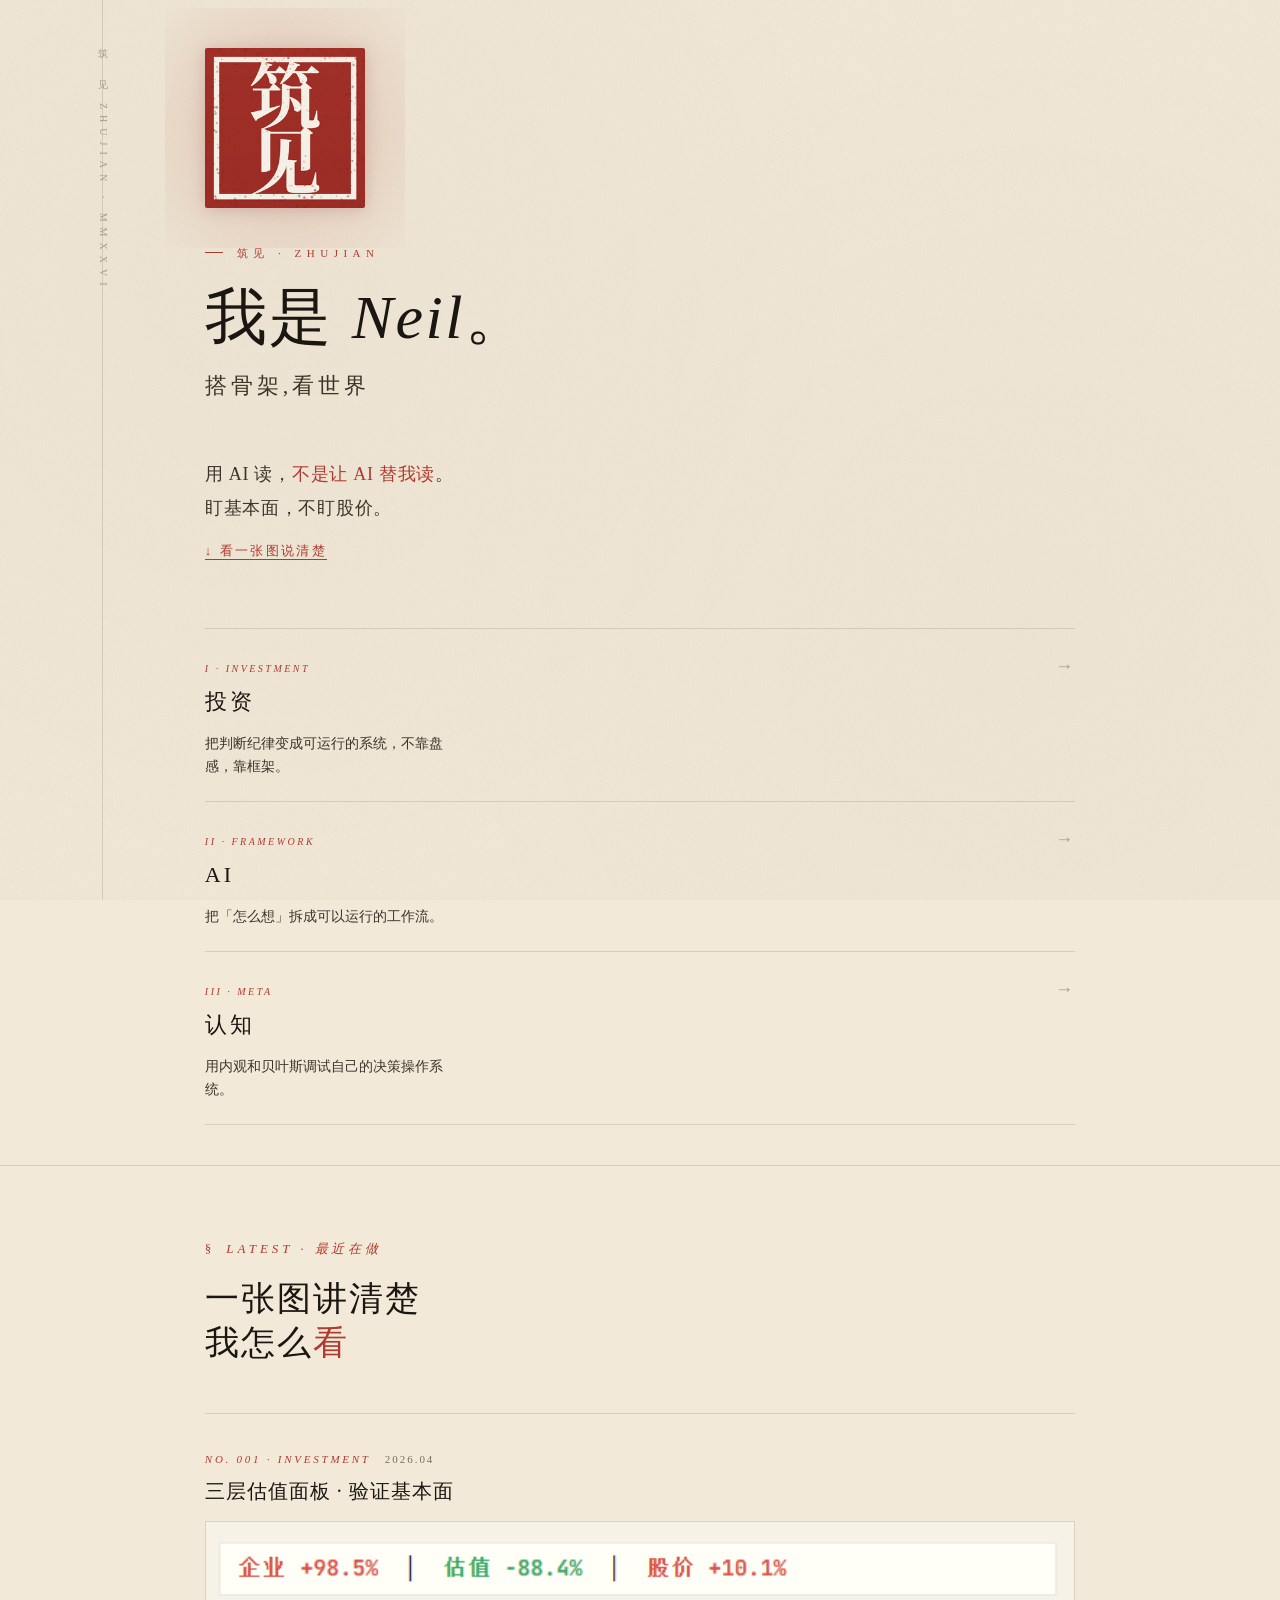
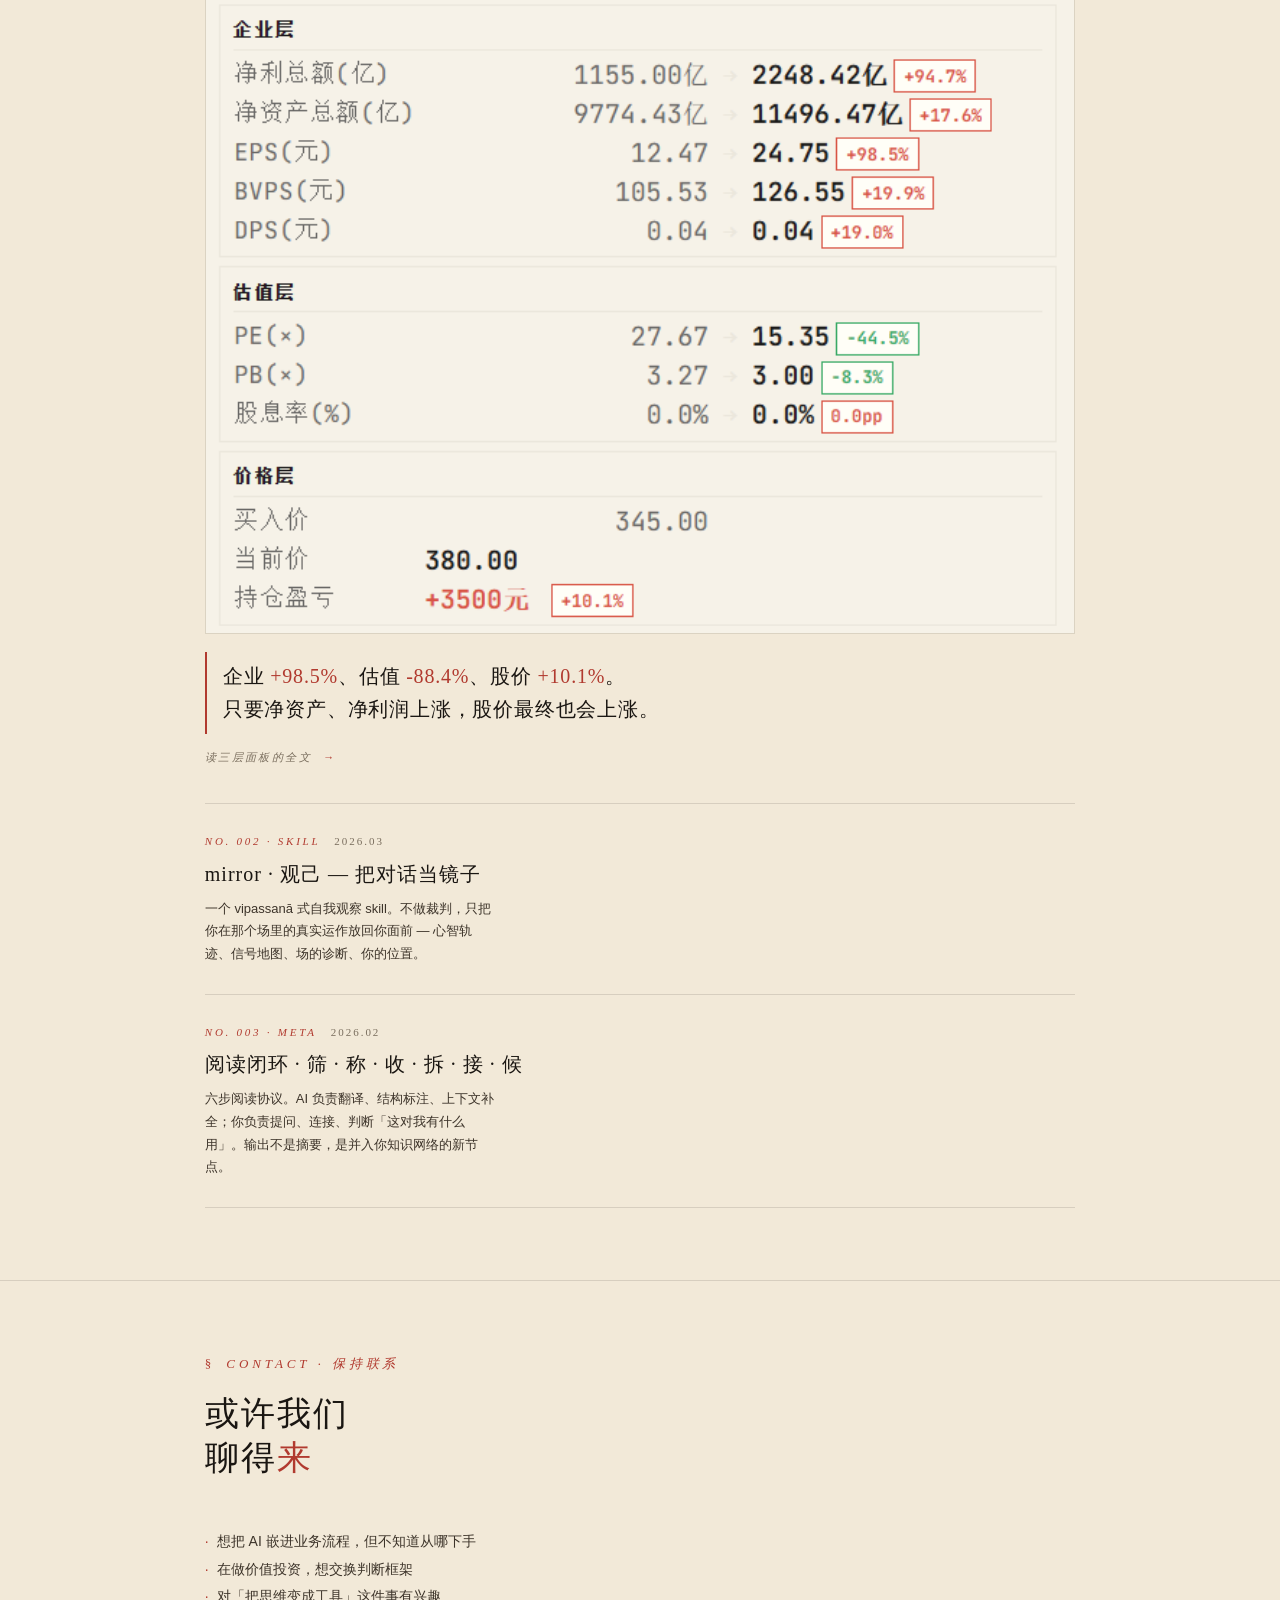
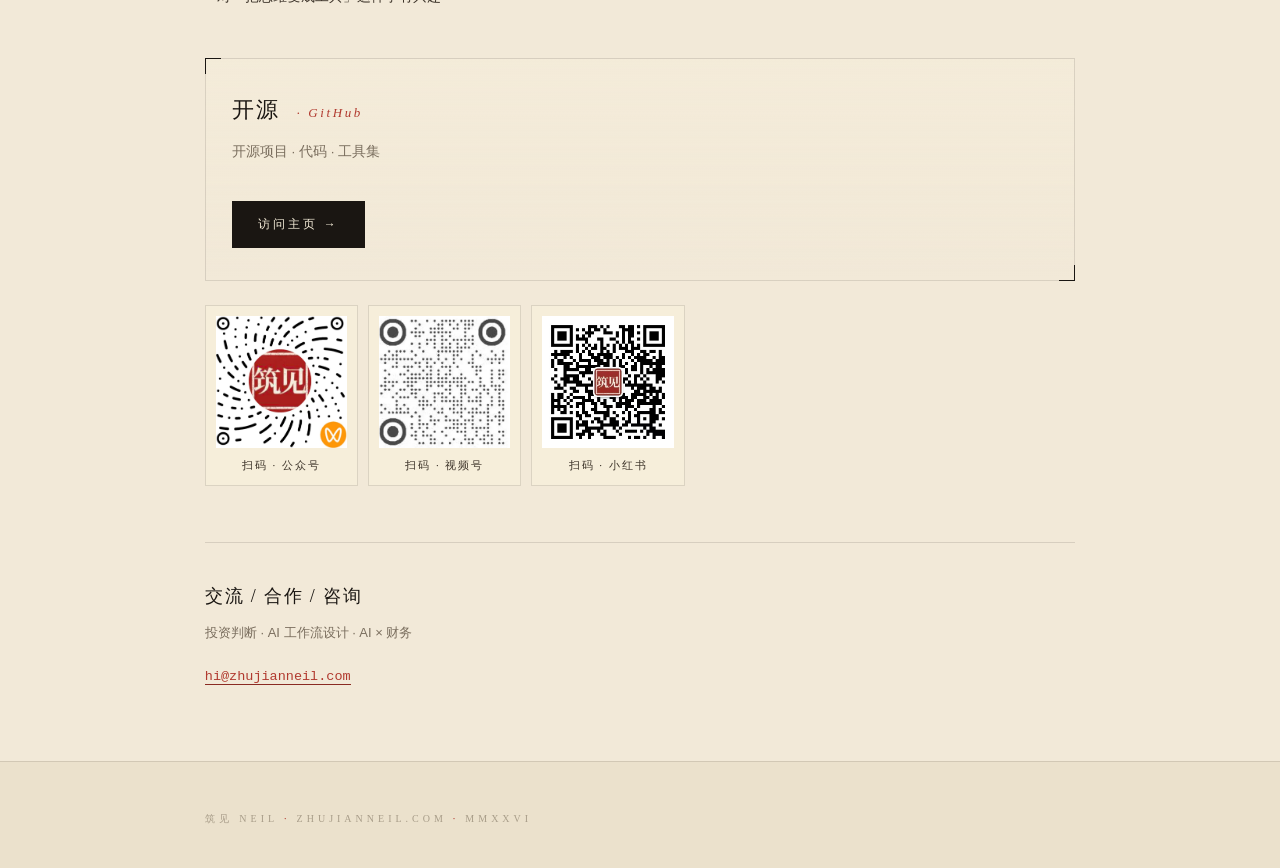
==== commit 925989dc: "Fix: 卡片链接指向子页面" ====
--- a/index.html
+++ b/index.html
@@ -387,21 +387,21 @@
     </p>
 
     <div class="pillars">
-      <a href="#works-invest" class="pillar-link">
+      <a href="invest.html" class="pillar-link">
         <div class="pillar-row">
           <span class="pillar-key" data-en="i · Investment">投资</span>
           <span class="pillar-arrow">→</span>
         </div>
         <p class="pillar-val">把判断纪律变成可运行的系统，不靠盘感，靠框架。</p>
       </a>
-      <a href="#works-ai" class="pillar-link">
+      <a href="ai.html" class="pillar-link">
         <div class="pillar-row">
           <span class="pillar-key" data-en="ii · Framework">AI</span>
           <span class="pillar-arrow">→</span>
         </div>
         <p class="pillar-val">把「怎么想」拆成可以运行的工作流。</p>
       </a>
-      <a href="#works-meta" class="pillar-link">
+      <a href="meta.html" class="pillar-link">
         <div class="pillar-row">
           <span class="pillar-key" data-en="iii · Meta">认知</span>
           <span class="pillar-arrow">→</span>
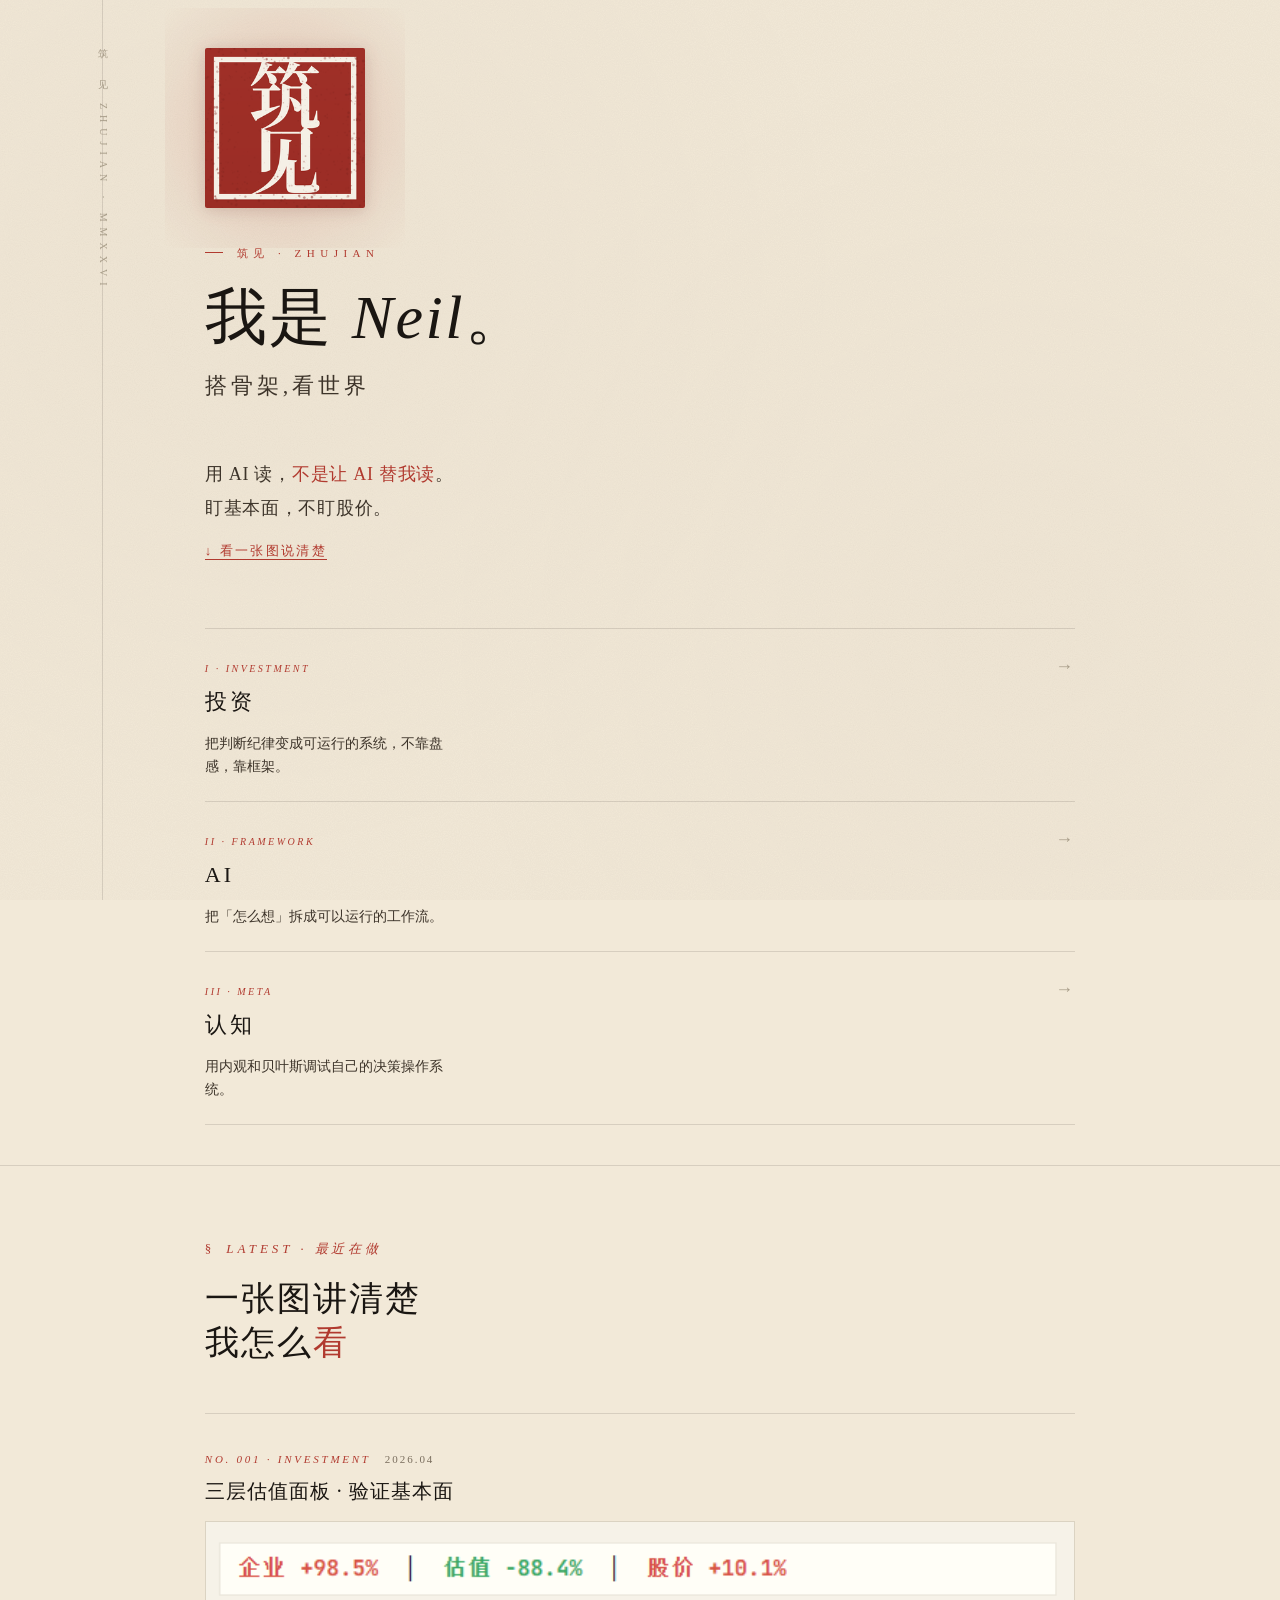
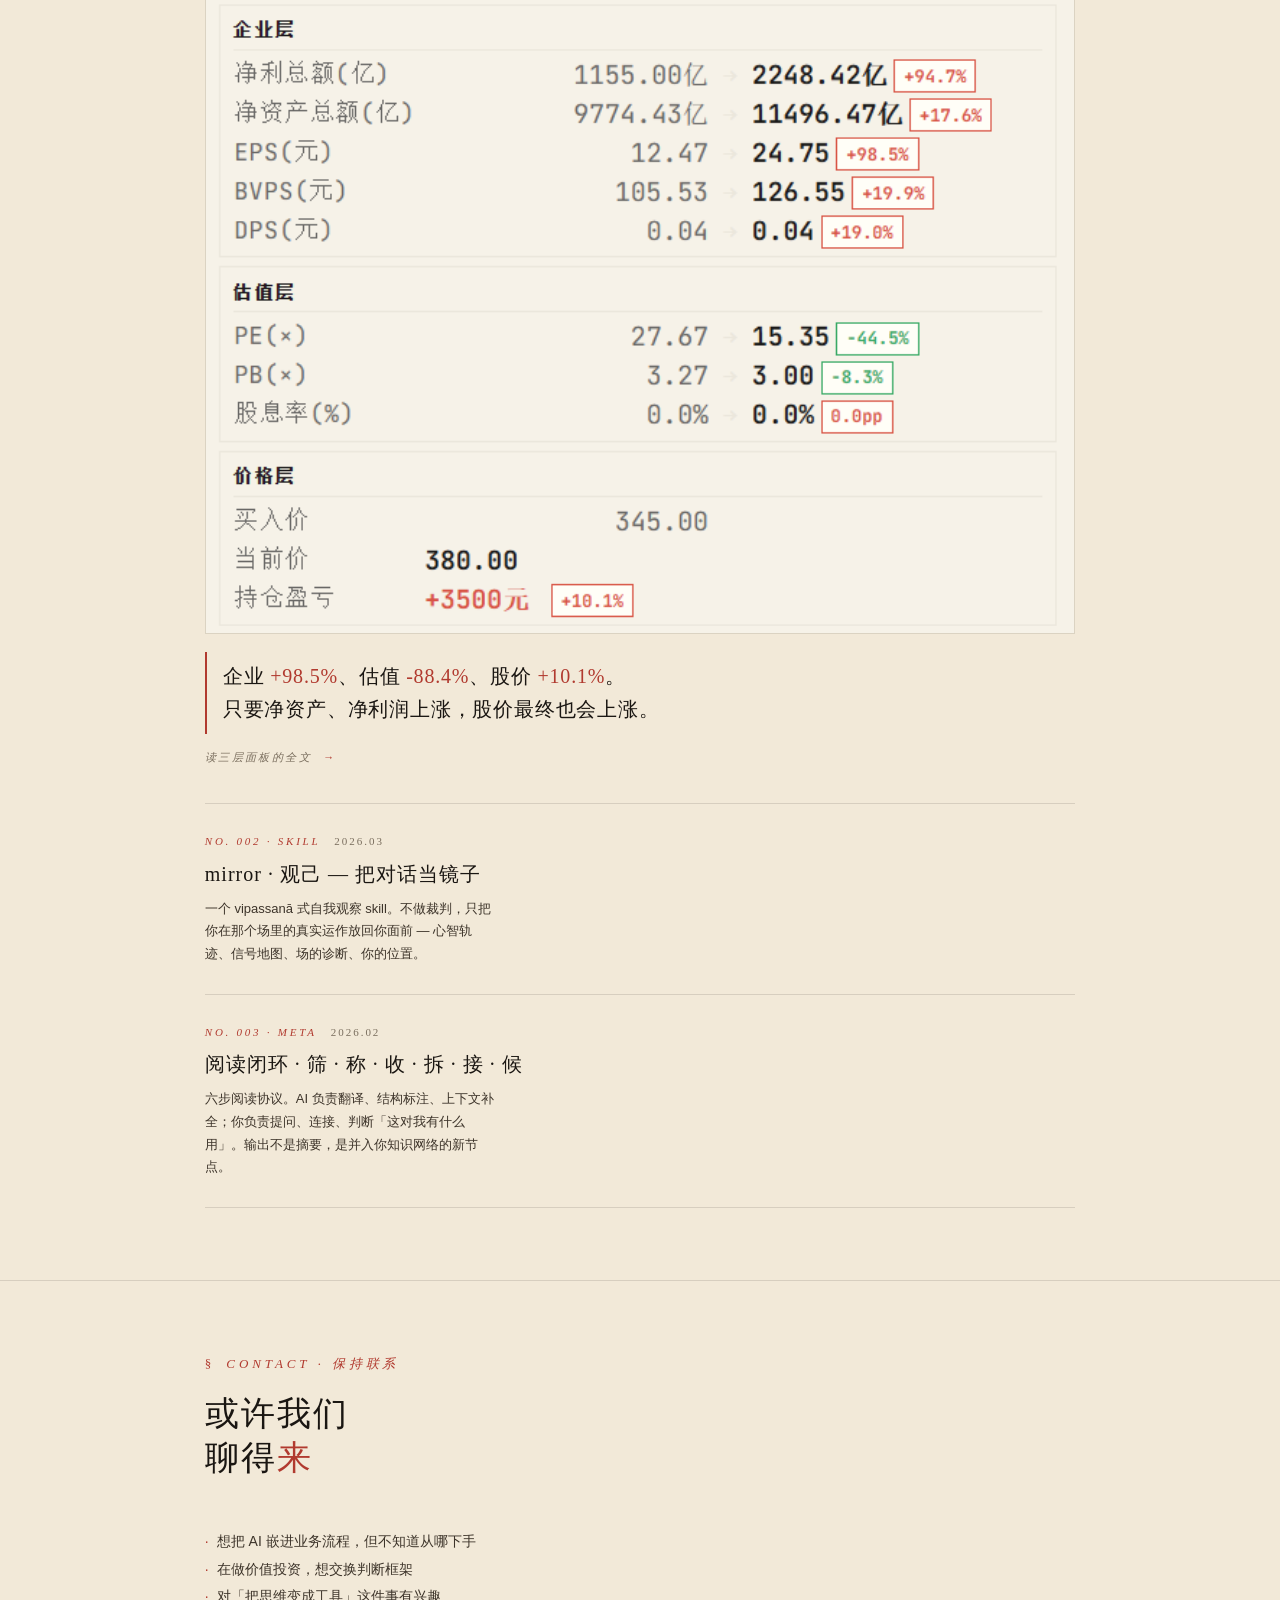
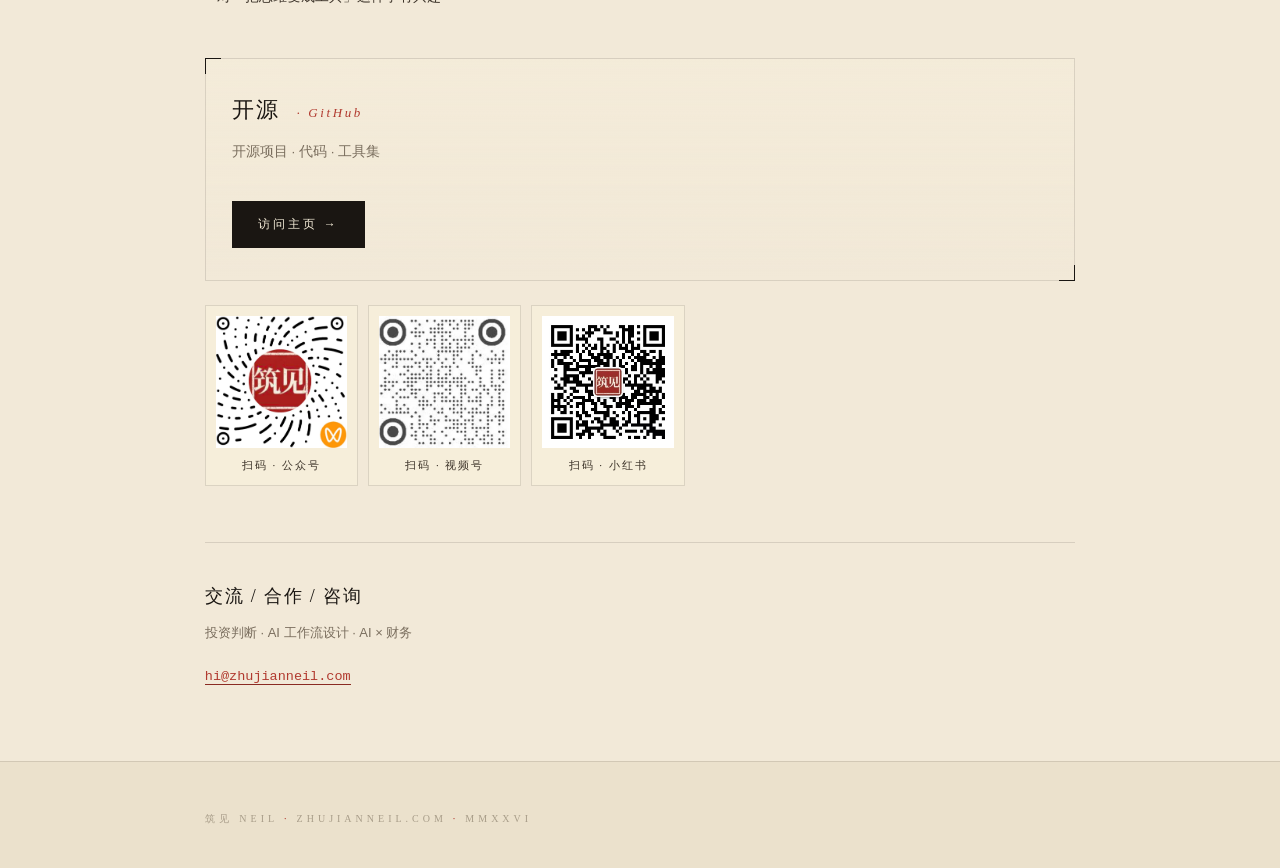
==== commit 44ba5d05: "Fix: 添加锚点id实现滑动" ====
--- a/index.html
+++ b/index.html
@@ -387,7 +387,7 @@
     </p>
 
     <div class="pillars">
-      <a href="invest.html" class="pillar-link">
+      <a href="#works-invest" class="pillar-link">
         <div class="pillar-row">
           <span class="pillar-key" data-en="i · Investment">投资</span>
           <span class="pillar-arrow">→</span>
@@ -419,7 +419,7 @@
 
     <div class="latest-list">
 
-      <a href="invest.html" class="latest featured">
+      <a href="invest.html" id="works-invest" class="latest featured">
         <div class="latest-meta">
           <span>No. 001 · Investment</span>
           <span class="date">2026.04</span>
@@ -435,7 +435,7 @@
         <div class="featured-source">读三层面板的全文 <span class="arrow">→</span></div>
       </a>
 
-      <a href="ai.html" class="latest">
+      <a href="ai.html" id="works-ai" class="latest">
         <div class="latest-meta">
           <span>No. 002 · Skill</span>
           <span class="date">2026.03</span>
@@ -444,7 +444,7 @@
         <div class="latest-desc">一个 vipassanā 式自我观察 skill。不做裁判，只把你在那个场里的真实运作放回你面前 — 心智轨迹、信号地图、场的诊断、你的位置。</div>
       </a>
 
-      <a href="meta.html" class="latest">
+      <a href="meta.html" id="works-meta" class="latest">
         <div class="latest-meta">
           <span>No. 003 · Meta</span>
           <span class="date">2026.02</span>
